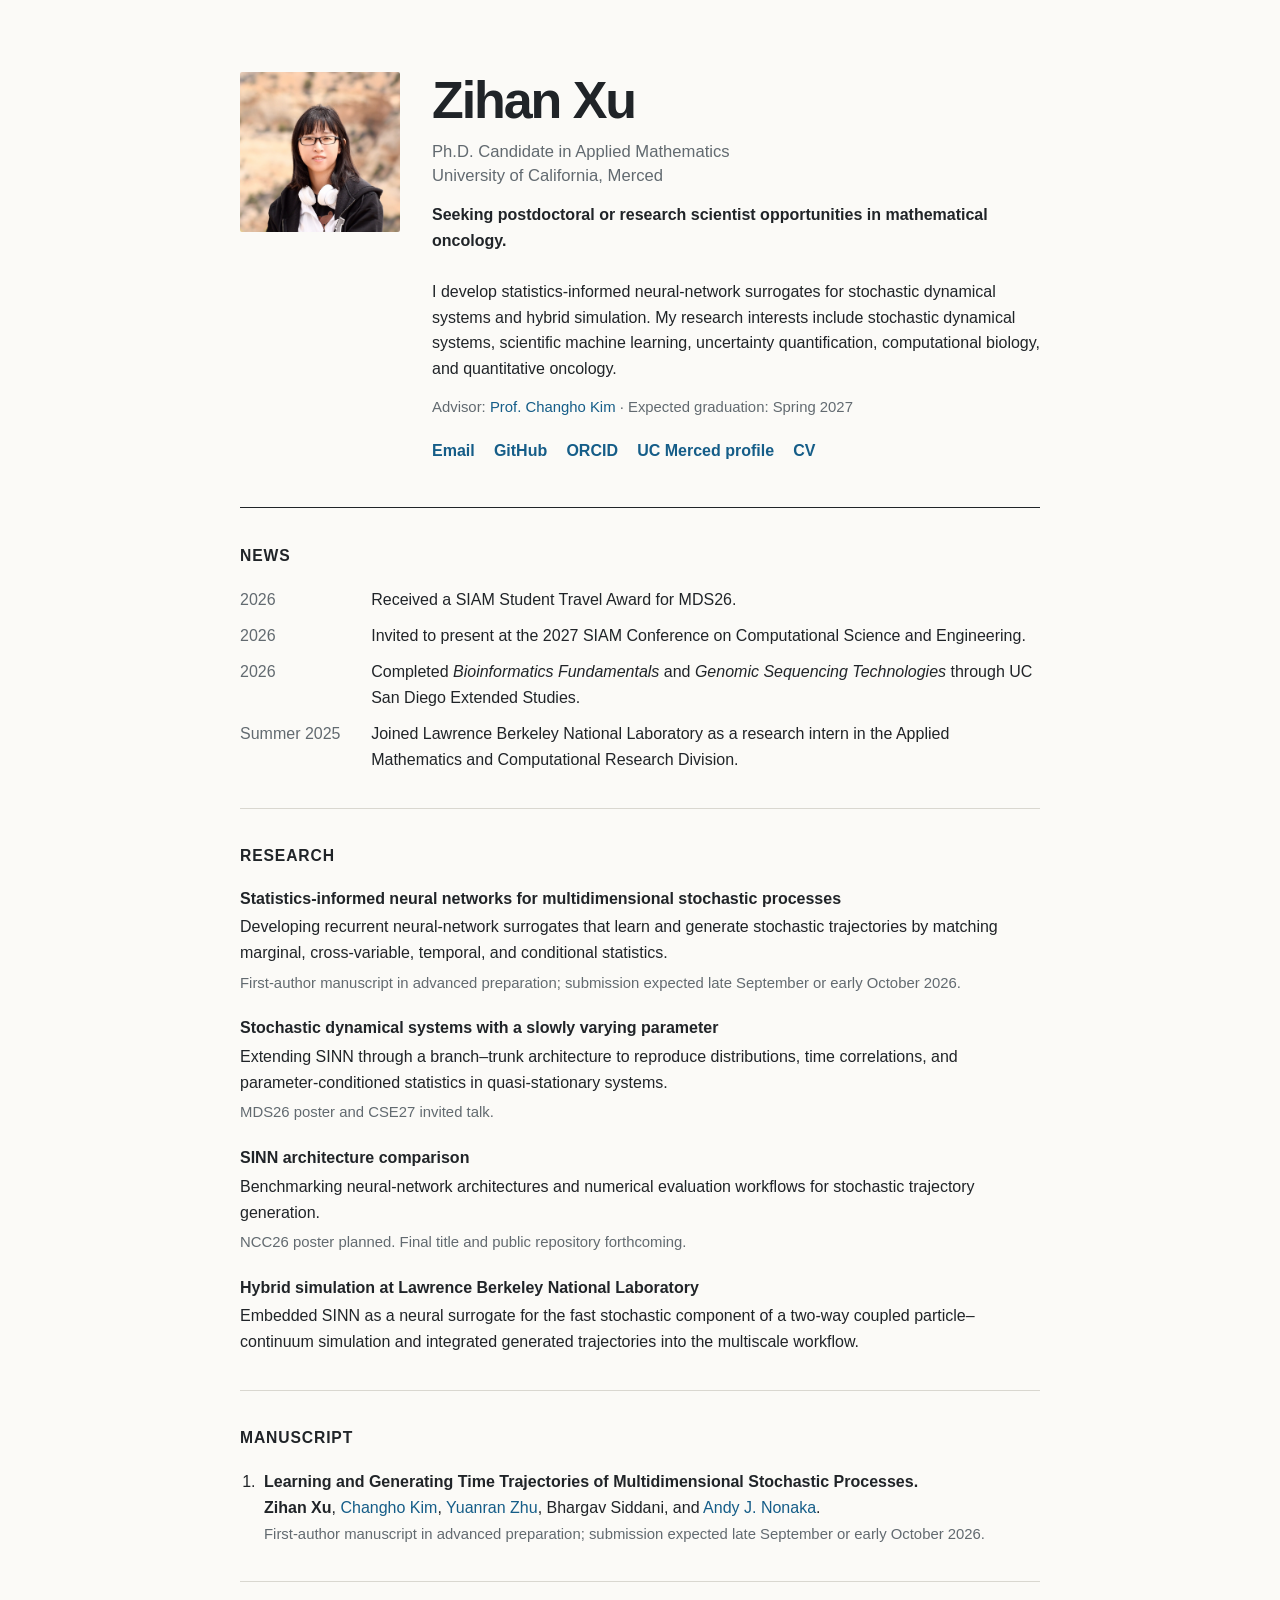
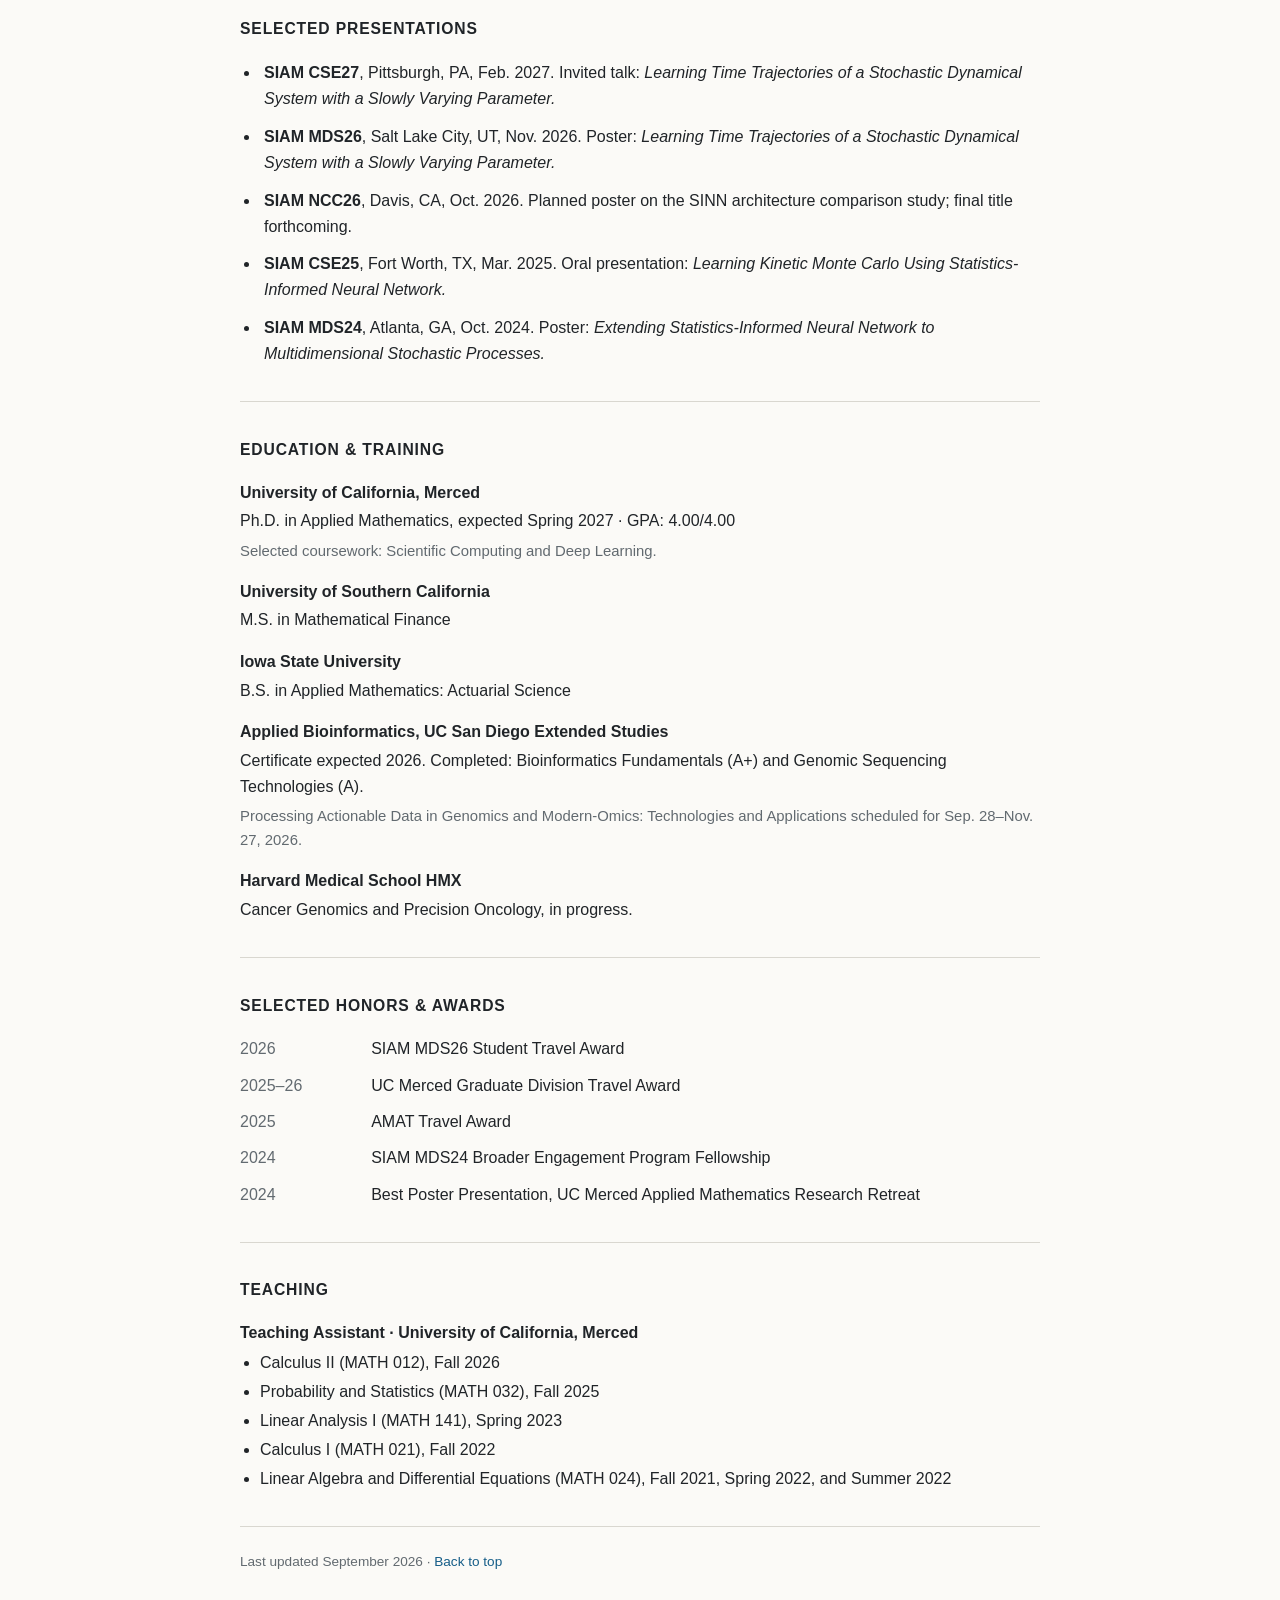
==== index.html @ 7ef3034f "Add mathematical oncology job search statement" ====
<!doctype html>
<html lang="en">
  <head>
    <meta charset="utf-8">
    <meta name="viewport" content="width=device-width, initial-scale=1">
    <title>Zihan Xu | Applied Mathematics &amp; Scientific Machine Learning</title>
    <meta name="description" content="Zihan Xu is a Ph.D. candidate in Applied Mathematics at UC Merced working on stochastic dynamical systems, scientific machine learning, and uncertainty quantification.">
    <meta name="author" content="Zihan Xu">
    <meta name="theme-color" content="#fbfaf7">
    <meta property="og:type" content="website">
    <meta property="og:url" content="https://zihanxu.com/">
    <meta property="og:title" content="Zihan Xu | Applied Mathematics &amp; Scientific Machine Learning">
    <meta property="og:description" content="Research in stochastic dynamical systems, scientific machine learning, and uncertainty quantification.">
    <meta property="og:image" content="https://zihanxu.com/og.png">
    <meta property="og:image:width" content="1200">
    <meta property="og:image:height" content="630">
    <meta property="og:image:alt" content="Zihan Xu — Applied Mathematics and Scientific Machine Learning">
    <meta name="twitter:card" content="summary_large_image">
    <meta name="twitter:title" content="Zihan Xu | Applied Mathematics &amp; Scientific Machine Learning">
    <meta name="twitter:description" content="Research in stochastic dynamical systems, scientific machine learning, and uncertainty quantification.">
    <meta name="twitter:image" content="https://zihanxu.com/og.png">
    <link rel="canonical" href="https://zihanxu.com/">
    <link rel="icon" href="favicon.svg" type="image/svg+xml">
    <link rel="stylesheet" href="styles.css">
  </head>
  <body>
    <a class="skip-link" href="#main-content">Skip to content</a>

    <main id="main-content">
      <header class="profile" id="top">
        <div class="profile-layout">
          <img class="portrait" src="assets/zihan-xu.jpg" alt="Portrait of Zihan Xu" width="799" height="789">
          <div class="profile-copy">
            <h1>Zihan Xu</h1>
            <p class="position">Ph.D. Candidate in Applied Mathematics<br>University of California, Merced</p>
            <p class="seeking">Seeking postdoctoral or research scientist opportunities in mathematical oncology.</p>
            <p>
              I develop statistics-informed neural-network surrogates for stochastic dynamical systems
              and hybrid simulation. My research interests include stochastic dynamical systems,
              scientific machine learning, uncertainty quantification, computational biology, and
              quantitative oncology.
            </p>
            <p class="meta">Advisor: <a href="https://sites.ucmerced.edu/ckim103/">Prof. Changho Kim</a> &middot; Expected graduation: Spring 2027</p>
            <nav class="links" aria-label="Profile links">
              <a href="mailto:zxu64@ucmerced.edu">Email</a>
              <a href="https://github.com/Zihan-Xu527">GitHub</a>
              <a href="https://orcid.org/0009-0004-4022-599X">ORCID</a>
              <a href="https://appliedmath.ucmerced.edu/content/zihan-xu">UC Merced profile</a>
              <a href="assets/Zihan_Xu_CV.pdf">CV</a>
            </nav>
          </div>
        </div>
      </header>

      <section aria-labelledby="news-heading">
        <h2 id="news-heading">News</h2>
        <ul class="dated-list">
          <li><time datetime="2026">2026</time><span>Received a SIAM Student Travel Award for MDS26.</span></li>
          <li><time datetime="2026">2026</time><span>Invited to present at the 2027 SIAM Conference on Computational Science and Engineering.</span></li>
          <li><time datetime="2026">2026</time><span>Completed <em>Bioinformatics Fundamentals</em> and <em>Genomic Sequencing Technologies</em> through UC San Diego Extended Studies.</span></li>
          <li><time datetime="2025-06">Summer 2025</time><span>Joined Lawrence Berkeley National Laboratory as a research intern in the Applied Mathematics and Computational Research Division.</span></li>
        </ul>
      </section>

      <section aria-labelledby="research-heading">
        <h2 id="research-heading">Research</h2>
        <div class="entry-list">
          <article>
            <h3>Statistics-informed neural networks for multidimensional stochastic processes</h3>
            <p>Developing recurrent neural-network surrogates that learn and generate stochastic trajectories by matching marginal, cross-variable, temporal, and conditional statistics.</p>
            <p class="note">First-author manuscript in advanced preparation; submission expected late September or early October 2026.</p>
          </article>
          <article>
            <h3>Stochastic dynamical systems with a slowly varying parameter</h3>
            <p>Extending SINN through a branch–trunk architecture to reproduce distributions, time correlations, and parameter-conditioned statistics in quasi-stationary systems.</p>
            <p class="note">MDS26 poster and CSE27 invited talk.</p>
          </article>
          <article>
            <h3>SINN architecture comparison</h3>
            <p>Benchmarking neural-network architectures and numerical evaluation workflows for stochastic trajectory generation.</p>
            <p class="note">NCC26 poster planned. Final title and public repository forthcoming.</p>
          </article>
          <article>
            <h3>Hybrid simulation at Lawrence Berkeley National Laboratory</h3>
            <p>Embedded SINN as a neural surrogate for the fast stochastic component of a two-way coupled particle–continuum simulation and integrated generated trajectories into the multiscale workflow.</p>
          </article>
        </div>
      </section>

      <section aria-labelledby="publications-heading">
        <h2 id="publications-heading">Manuscript</h2>
        <ol class="publication-list">
          <li>
            <strong>Learning and Generating Time Trajectories of Multidimensional Stochastic Processes.</strong><br>
            <strong>Zihan Xu</strong>, <a href="https://sites.ucmerced.edu/ckim103/">Changho Kim</a>, <a href="https://profiles.lbl.gov/148958-yuanran-zhu">Yuanran Zhu</a>, Bhargav Siddani, and <a href="https://ccse.lbl.gov/people/nonaka/index.html">Andy J. Nonaka</a>.<br>
            <span class="note">First-author manuscript in advanced preparation; submission expected late September or early October 2026.</span>
          </li>
        </ol>
      </section>

      <section aria-labelledby="presentations-heading">
        <h2 id="presentations-heading">Selected Presentations</h2>
        <ul class="presentation-list">
          <li><strong>SIAM CSE27</strong>, Pittsburgh, PA, Feb. 2027. Invited talk: <em>Learning Time Trajectories of a Stochastic Dynamical System with a Slowly Varying Parameter.</em></li>
          <li><strong>SIAM MDS26</strong>, Salt Lake City, UT, Nov. 2026. Poster: <em>Learning Time Trajectories of a Stochastic Dynamical System with a Slowly Varying Parameter.</em></li>
          <li><strong>SIAM NCC26</strong>, Davis, CA, Oct. 2026. Planned poster on the SINN architecture comparison study; final title forthcoming.</li>
          <li><strong>SIAM CSE25</strong>, Fort Worth, TX, Mar. 2025. Oral presentation: <em>Learning Kinetic Monte Carlo Using Statistics-Informed Neural Network.</em></li>
          <li><strong>SIAM MDS24</strong>, Atlanta, GA, Oct. 2024. Poster: <em>Extending Statistics-Informed Neural Network to Multidimensional Stochastic Processes.</em></li>
        </ul>
      </section>

      <section aria-labelledby="education-heading">
        <h2 id="education-heading">Education &amp; Training</h2>
        <div class="entry-list education-list">
          <article>
            <h3>University of California, Merced</h3>
            <p>Ph.D. in Applied Mathematics, expected Spring 2027 &middot; GPA: 4.00/4.00</p>
            <p class="note">Selected coursework: Scientific Computing and Deep Learning.</p>
          </article>
          <article>
            <h3>University of Southern California</h3>
            <p>M.S. in Mathematical Finance</p>
          </article>
          <article>
            <h3>Iowa State University</h3>
            <p>B.S. in Applied Mathematics: Actuarial Science</p>
          </article>
          <article>
            <h3>Applied Bioinformatics, UC San Diego Extended Studies</h3>
            <p>Certificate expected 2026. Completed: Bioinformatics Fundamentals (A+) and Genomic Sequencing Technologies (A).</p>
            <p class="note">Processing Actionable Data in Genomics and Modern-Omics: Technologies and Applications scheduled for Sep. 28–Nov. 27, 2026.</p>
          </article>
          <article>
            <h3>Harvard Medical School HMX</h3>
            <p>Cancer Genomics and Precision Oncology, in progress.</p>
          </article>
        </div>
      </section>

      <section aria-labelledby="honors-heading">
        <h2 id="honors-heading">Selected Honors &amp; Awards</h2>
        <ul class="dated-list">
          <li><time datetime="2026">2026</time><span>SIAM MDS26 Student Travel Award</span></li>
          <li><time datetime="2025">2025–26</time><span>UC Merced Graduate Division Travel Award</span></li>
          <li><time datetime="2025">2025</time><span>AMAT Travel Award</span></li>
          <li><time datetime="2024">2024</time><span>SIAM MDS24 Broader Engagement Program Fellowship</span></li>
          <li><time datetime="2024">2024</time><span>Best Poster Presentation, UC Merced Applied Mathematics Research Retreat</span></li>
        </ul>
      </section>

      <section aria-labelledby="teaching-heading">
        <h2 id="teaching-heading">Teaching</h2>
        <div class="entry-list education-list">
          <article>
            <h3>Teaching Assistant &middot; University of California, Merced</h3>
            <ul class="compact-list">
              <li>Calculus II (MATH 012), Fall 2026</li>
              <li>Probability and Statistics (MATH 032), Fall 2025</li>
              <li>Linear Analysis I (MATH 141), Spring 2023</li>
              <li>Calculus I (MATH 021), Fall 2022</li>
              <li>Linear Algebra and Differential Equations (MATH 024), Fall 2021, Spring 2022, and Summer 2022</li>
            </ul>
          </article>
        </div>
      </section>
    </main>

    <footer>
      <p>Last updated September 2026 &middot; <a href="#top">Back to top</a></p>
    </footer>
  </body>
</html>
---- styles.css ----
:root {
  --paper: #fbfaf7;
  --ink: #202428;
  --muted: #626a70;
  --link: #155d88;
  --line: #d9d7d0;
  --max: 800px;
  --sans: -apple-system, BlinkMacSystemFont, "Segoe UI", Helvetica, Arial, sans-serif;
}

* { box-sizing: border-box; }

html { scroll-behavior: smooth; }

body {
  margin: 0;
  background: var(--paper);
  color: var(--ink);
  font-family: var(--sans);
  font-size: 16px;
  line-height: 1.62;
  -webkit-font-smoothing: antialiased;
}

main,
footer {
  width: min(100% - 3rem, var(--max));
  margin-inline: auto;
}

a {
  color: var(--link);
  text-decoration: none;
}

a:hover {
  text-decoration: underline;
  text-underline-offset: 0.18em;
}

a:focus-visible {
  outline: 2px solid var(--link);
  outline-offset: 3px;
}

.skip-link {
  position: fixed;
  top: 0.75rem;
  left: 0.75rem;
  z-index: 10;
  transform: translateY(-180%);
  padding: 0.45rem 0.7rem;
  background: var(--ink);
  color: white;
}

.skip-link:focus { transform: translateY(0); }

.profile {
  padding: 4.5rem 0 2.75rem;
  border-bottom: 1px solid var(--ink);
}

.profile-layout {
  display: grid;
  grid-template-columns: 160px minmax(0, 1fr);
  align-items: start;
  gap: 2rem;
}

.portrait {
  display: block;
  width: 160px;
  height: 160px;
  border-radius: 2px;
  object-fit: cover;
  object-position: center 35%;
}

.profile h1 {
  margin: 0;
  font-size: clamp(2.35rem, 7vw, 3.25rem);
  font-weight: 680;
  letter-spacing: -0.04em;
  line-height: 1.08;
}

.position {
  margin: 0.75rem 0 0;
  color: var(--muted);
  font-size: 1.04rem;
  line-height: 1.45;
}

.seeking {
  margin: 0.85rem 0 0;
  color: var(--accent);
  font-weight: 650;
}

.profile-copy > p:not(.position, .seeking, .meta) {
  max-width: 740px;
  margin: 1.55rem 0 0;
}

.meta,
.note {
  color: var(--muted);
  font-size: 0.93rem;
}

.meta { margin: 0.8rem 0 0; }

.links {
  display: flex;
  flex-wrap: wrap;
  gap: 0.25rem 1.2rem;
  margin-top: 1.15rem;
}

.links a { font-weight: 600; }

section {
  padding: 2.15rem 0;
  border-bottom: 1px solid var(--line);
}

h2 {
  margin: 0 0 1.15rem;
  font-size: 0.98rem;
  font-weight: 720;
  letter-spacing: 0.055em;
  text-transform: uppercase;
}

h3 {
  margin: 0;
  font-size: 1rem;
  font-weight: 680;
  line-height: 1.45;
}

p { margin: 0; }
p + p { margin-top: 0.45rem; }

.dated-list,
.presentation-list,
.publication-list { margin: 0; }

.dated-list {
  display: grid;
  gap: 0.65rem;
  padding: 0;
  list-style: none;
}

.dated-list li {
  display: grid;
  grid-template-columns: 7.2rem minmax(0, 1fr);
  gap: 1rem;
}

.dated-list time {
  color: var(--muted);
  font-variant-numeric: tabular-nums;
}

.entry-list {
  display: grid;
  gap: 1.35rem;
}

.entry-list article p { margin-top: 0.28rem; }
.education-list { gap: 1.05rem; }

.compact-list {
  margin: 0.35rem 0 0;
  padding-left: 1.25rem;
}

.compact-list li + li { margin-top: 0.2rem; }

.publication-list,
.presentation-list { padding-left: 1.25rem; }

.publication-list li,
.presentation-list li { padding-left: 0.25rem; }

.presentation-list li + li { margin-top: 0.75rem; }

footer {
  padding: 1.5rem 0 3rem;
  color: var(--muted);
  font-size: 0.85rem;
}

@media (max-width: 600px) {
  body { font-size: 15.5px; }
  main, footer { width: min(100% - 2rem, var(--max)); }
  .profile { padding-top: 2.75rem; }
  .profile-layout { grid-template-columns: 112px minmax(0, 1fr); gap: 1.25rem; }
  .portrait { width: 112px; height: 112px; }
  .profile-copy > p:not(.position, .seeking, .meta) { grid-column: 1 / -1; }
  .dated-list li { display: block; }
  .dated-list time { display: block; margin-bottom: 0.08rem; }
}

@media (max-width: 430px) {
  .profile-layout { display: block; }
  .portrait { margin-bottom: 1.3rem; }
}

@media (prefers-reduced-motion: reduce) {
  html { scroll-behavior: auto; }
}

@media print {
  body { background: white; color: black; font-size: 11pt; }
  main, footer { width: 100%; }
  .profile { padding-top: 0; }
  section { break-inside: avoid; }
  footer { display: none; }
}
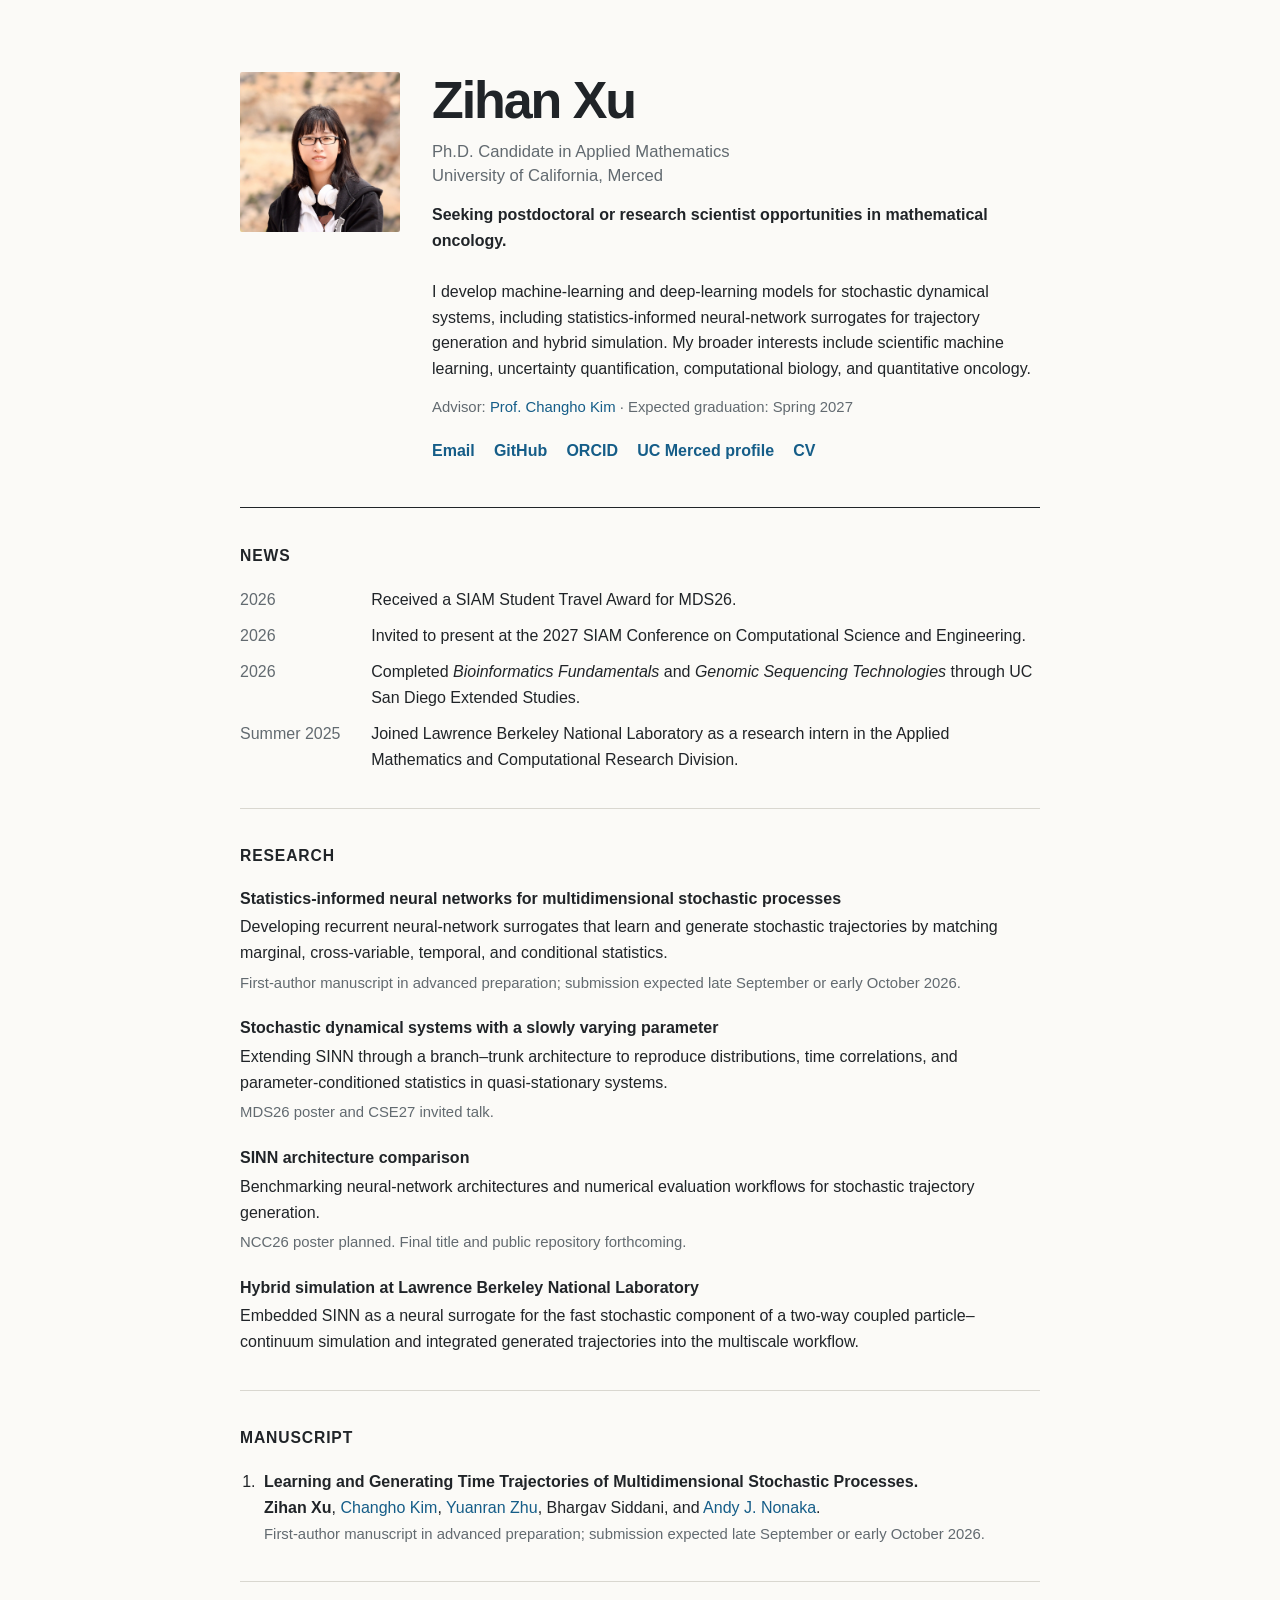
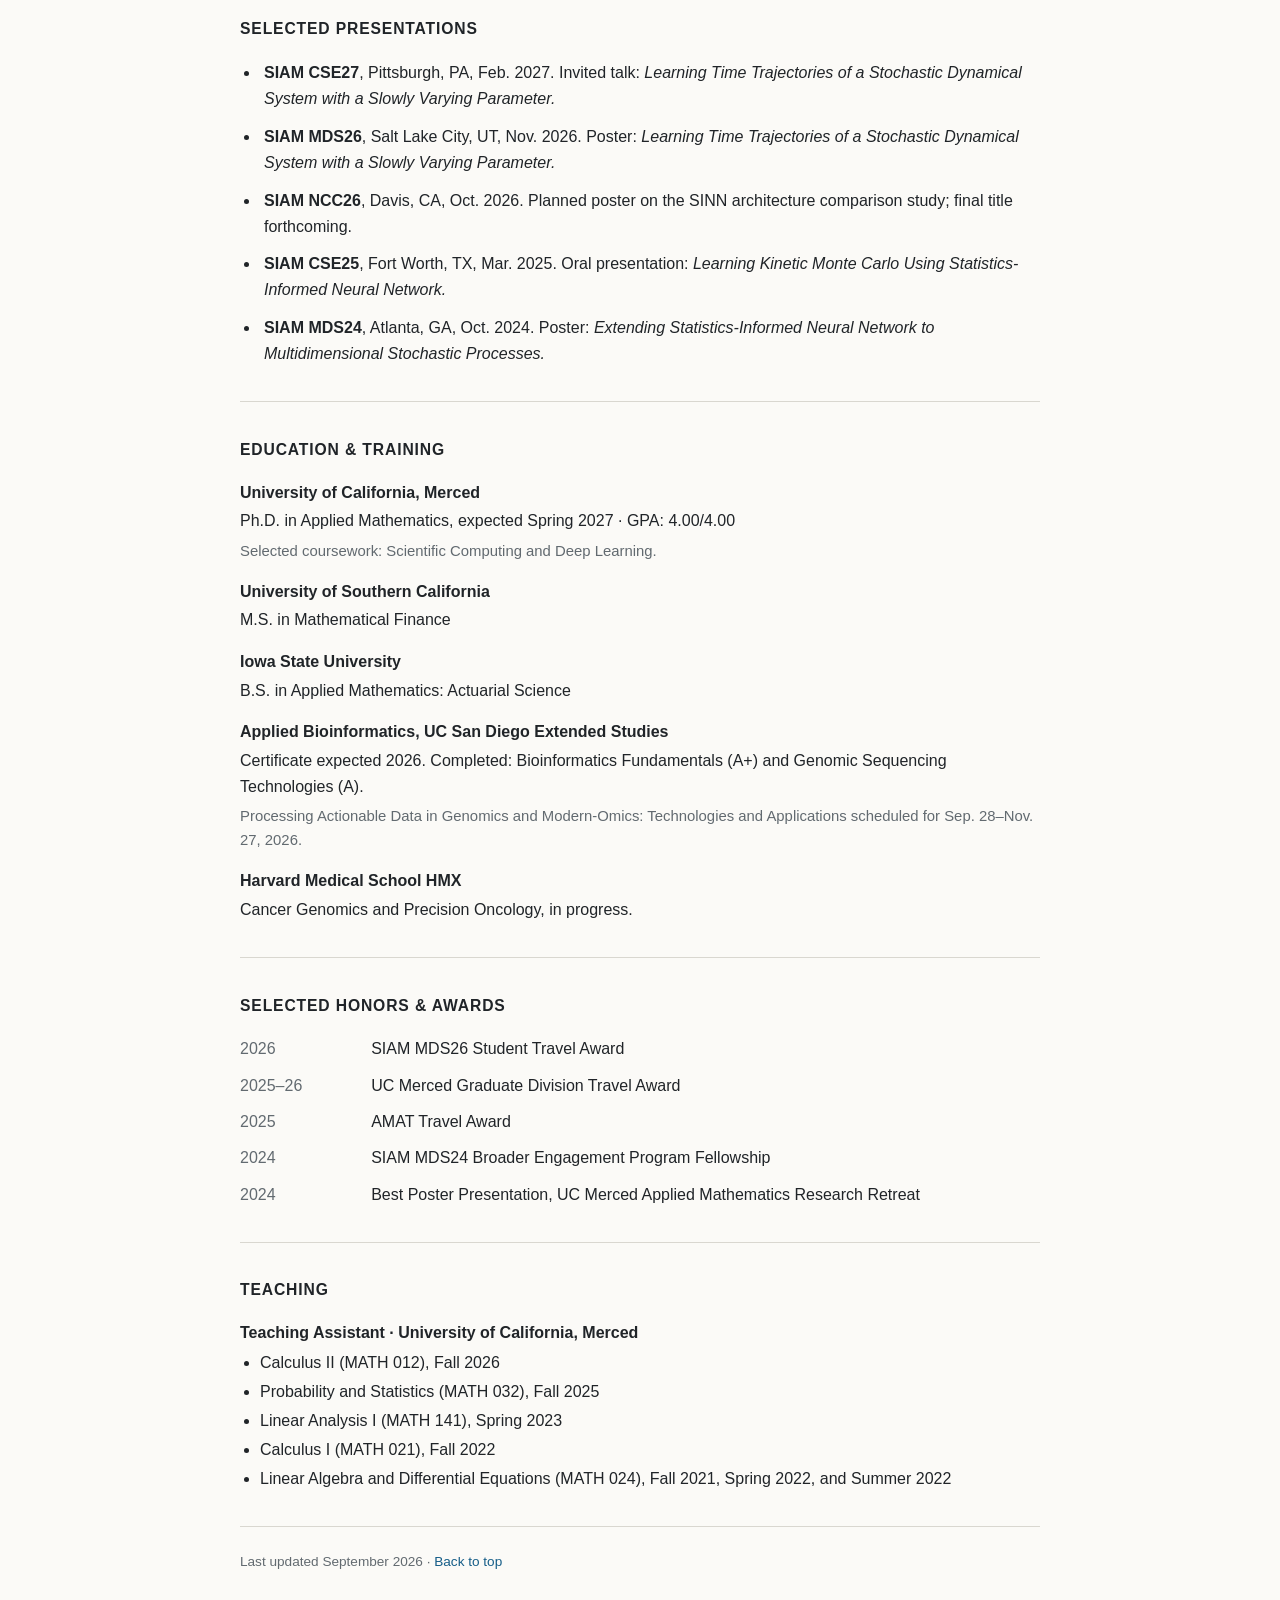
==== commit b799e3c9: "Clarify machine learning and deep learning focus" ====
--- a/index.html
+++ b/index.html
@@ -4,20 +4,20 @@
     <meta charset="utf-8">
     <meta name="viewport" content="width=device-width, initial-scale=1">
     <title>Zihan Xu | Applied Mathematics &amp; Scientific Machine Learning</title>
-    <meta name="description" content="Zihan Xu is a Ph.D. candidate in Applied Mathematics at UC Merced working on stochastic dynamical systems, scientific machine learning, and uncertainty quantification.">
+    <meta name="description" content="Zihan Xu is a Ph.D. candidate in Applied Mathematics at UC Merced developing machine-learning and deep-learning models for stochastic dynamical systems, with interests in uncertainty quantification and mathematical oncology.">
     <meta name="author" content="Zihan Xu">
     <meta name="theme-color" content="#fbfaf7">
     <meta property="og:type" content="website">
     <meta property="og:url" content="https://zihanxu.com/">
     <meta property="og:title" content="Zihan Xu | Applied Mathematics &amp; Scientific Machine Learning">
-    <meta property="og:description" content="Research in stochastic dynamical systems, scientific machine learning, and uncertainty quantification.">
+    <meta property="og:description" content="Machine learning and deep learning for stochastic dynamical systems, uncertainty quantification, and mathematical oncology.">
     <meta property="og:image" content="https://zihanxu.com/og.png">
     <meta property="og:image:width" content="1200">
     <meta property="og:image:height" content="630">
     <meta property="og:image:alt" content="Zihan Xu — Applied Mathematics and Scientific Machine Learning">
     <meta name="twitter:card" content="summary_large_image">
     <meta name="twitter:title" content="Zihan Xu | Applied Mathematics &amp; Scientific Machine Learning">
-    <meta name="twitter:description" content="Research in stochastic dynamical systems, scientific machine learning, and uncertainty quantification.">
+    <meta name="twitter:description" content="Machine learning and deep learning for stochastic dynamical systems, uncertainty quantification, and mathematical oncology.">
     <meta name="twitter:image" content="https://zihanxu.com/og.png">
     <link rel="canonical" href="https://zihanxu.com/">
     <link rel="icon" href="favicon.svg" type="image/svg+xml">
@@ -35,10 +35,10 @@
             <p class="position">Ph.D. Candidate in Applied Mathematics<br>University of California, Merced</p>
             <p class="seeking">Seeking postdoctoral or research scientist opportunities in mathematical oncology.</p>
             <p>
-              I develop statistics-informed neural-network surrogates for stochastic dynamical systems
-              and hybrid simulation. My research interests include stochastic dynamical systems,
-              scientific machine learning, uncertainty quantification, computational biology, and
-              quantitative oncology.
+              I develop machine-learning and deep-learning models for stochastic dynamical systems,
+              including statistics-informed neural-network surrogates for trajectory generation and
+              hybrid simulation. My broader interests include scientific machine learning, uncertainty
+              quantification, computational biology, and quantitative oncology.
             </p>
             <p class="meta">Advisor: <a href="https://sites.ucmerced.edu/ckim103/">Prof. Changho Kim</a> &middot; Expected graduation: Spring 2027</p>
             <nav class="links" aria-label="Profile links">
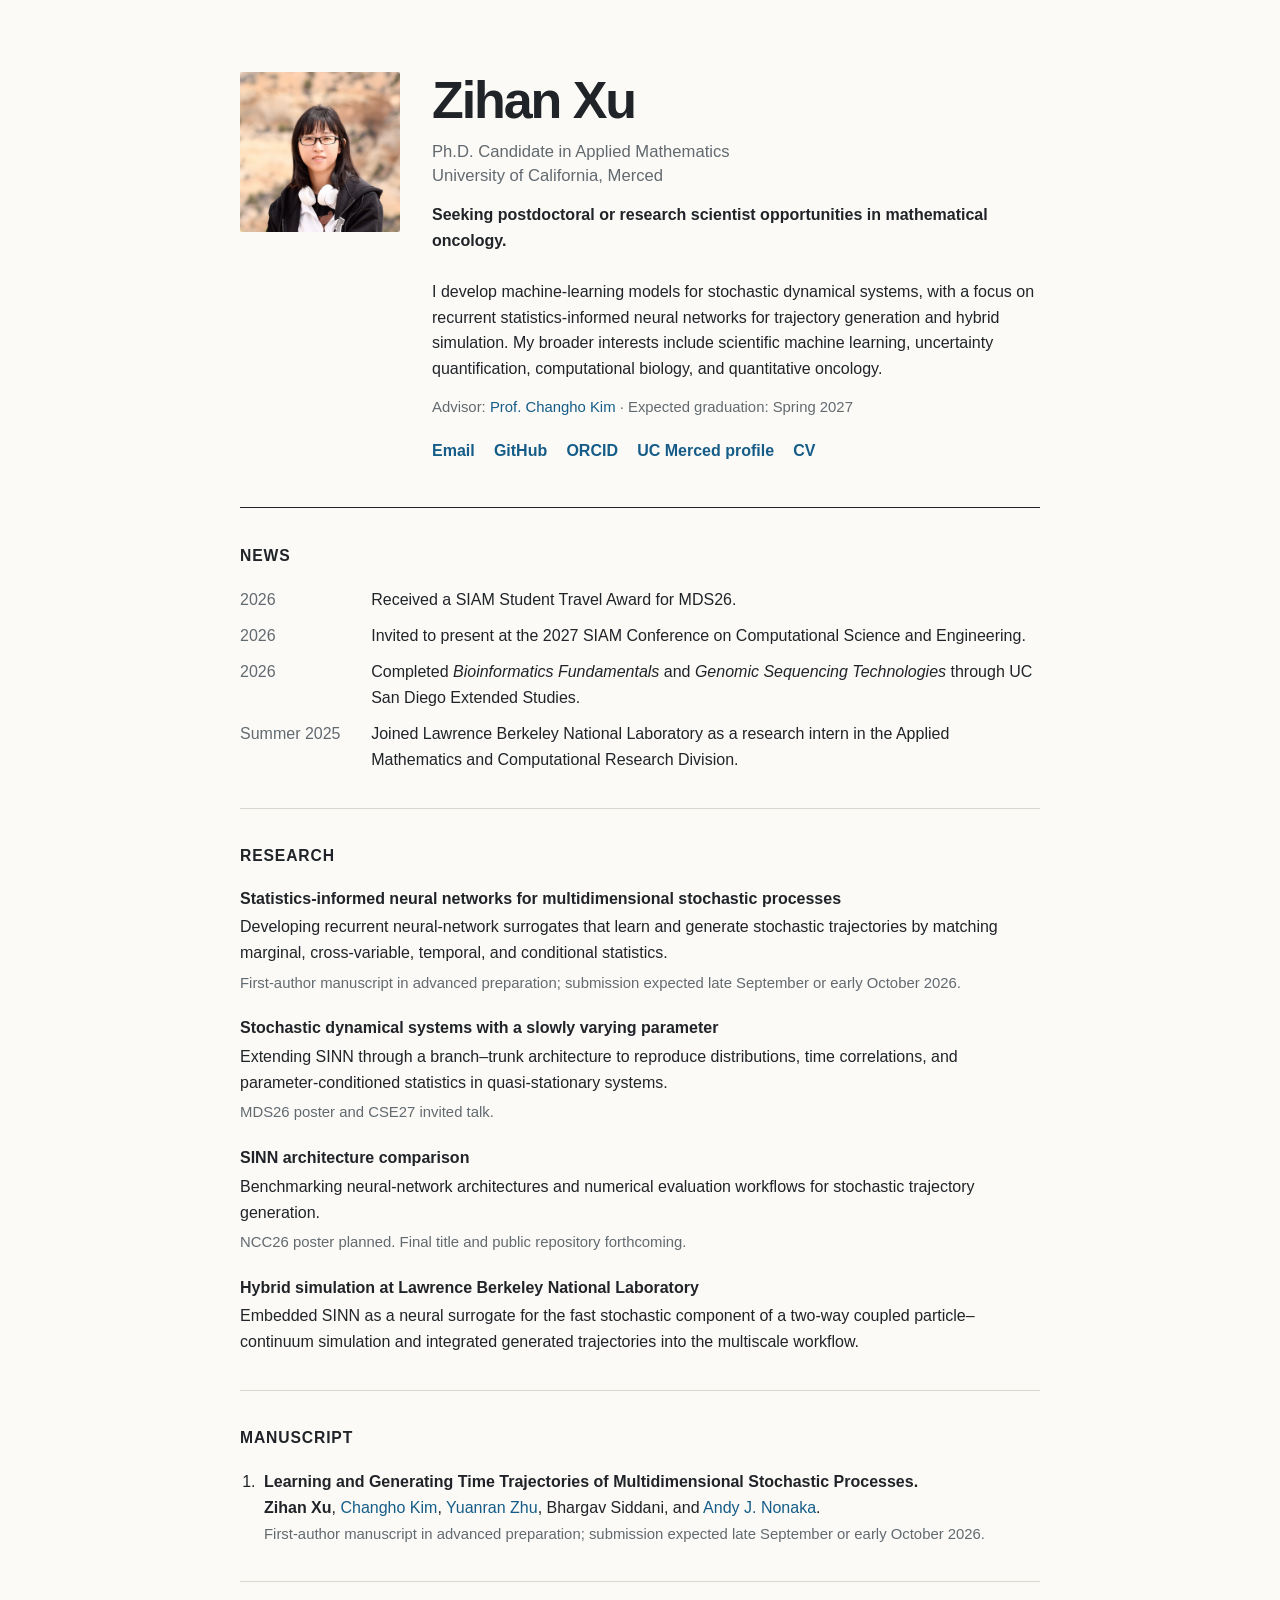
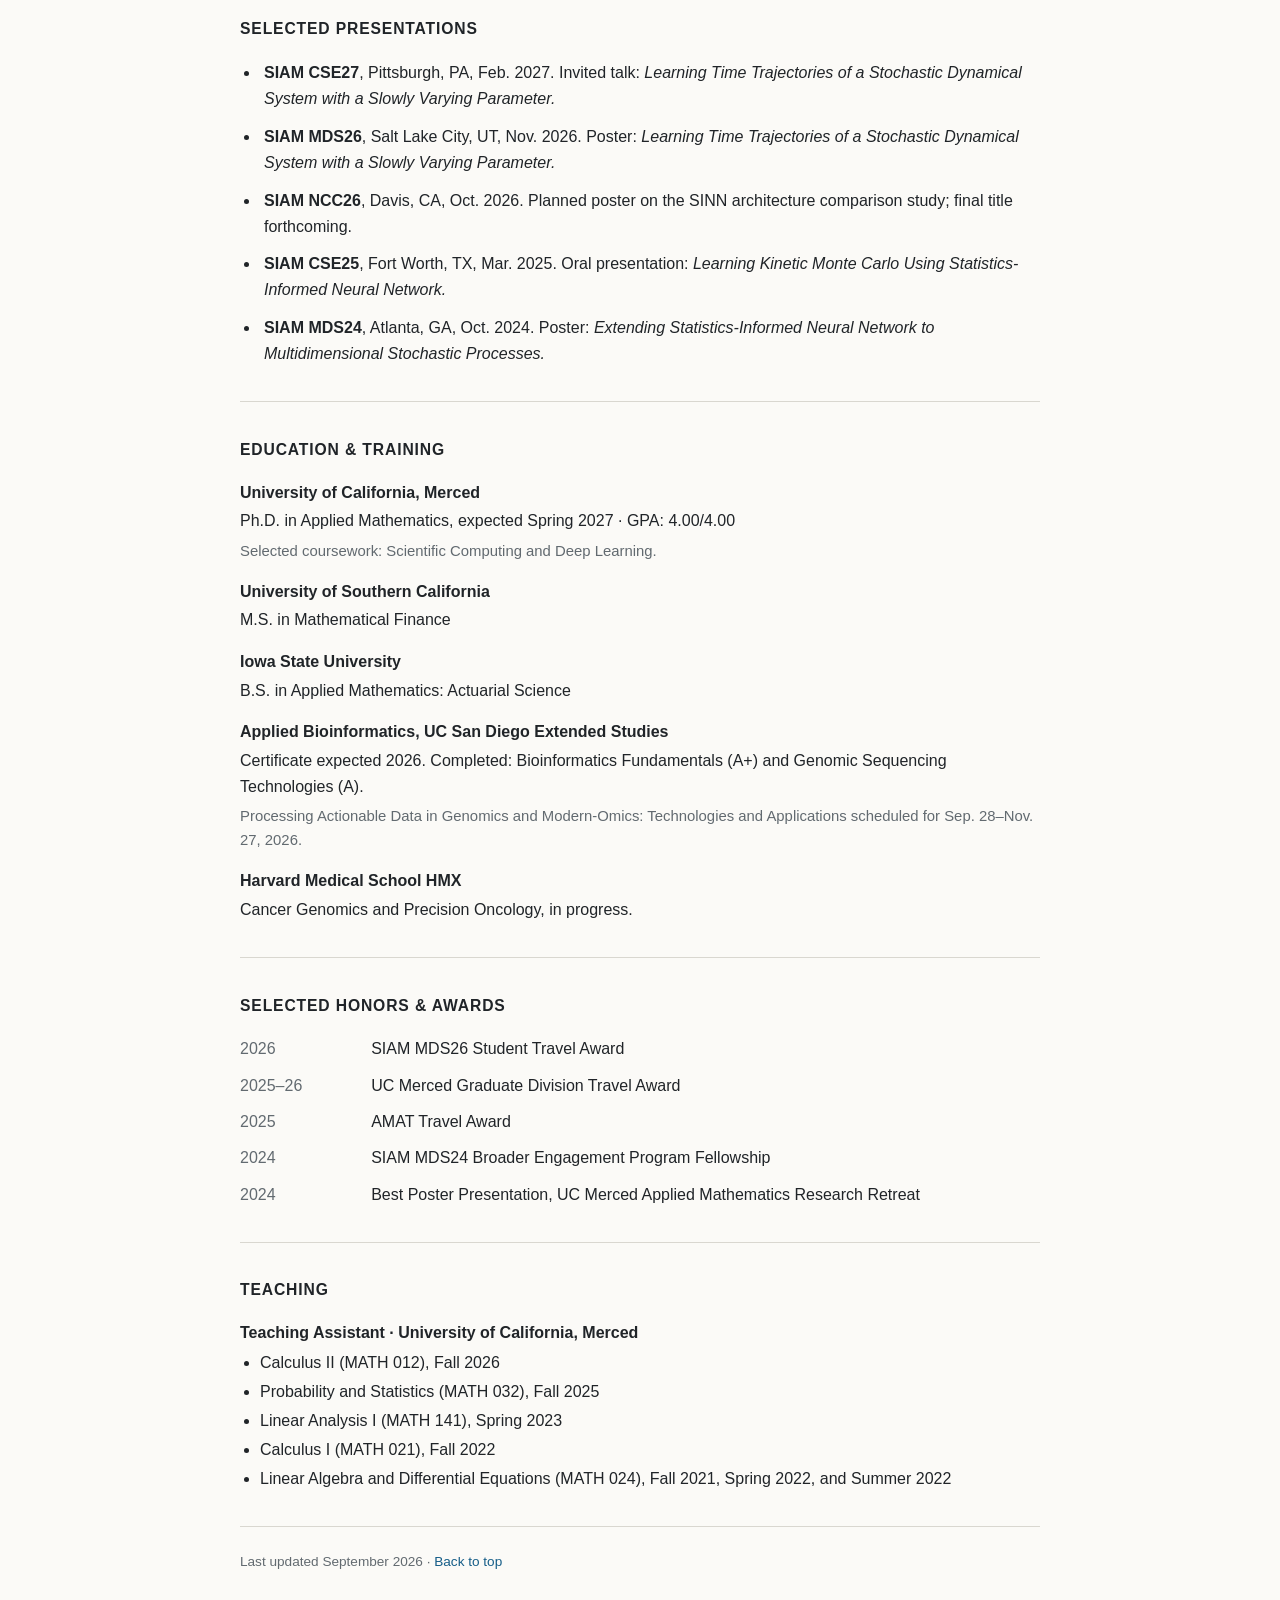
==== commit c074ae4a: "Use machine learning as the broader research framing" ====
--- a/index.html
+++ b/index.html
@@ -4,20 +4,20 @@
     <meta charset="utf-8">
     <meta name="viewport" content="width=device-width, initial-scale=1">
     <title>Zihan Xu | Applied Mathematics &amp; Scientific Machine Learning</title>
-    <meta name="description" content="Zihan Xu is a Ph.D. candidate in Applied Mathematics at UC Merced developing machine-learning and deep-learning models for stochastic dynamical systems, with interests in uncertainty quantification and mathematical oncology.">
+    <meta name="description" content="Zihan Xu is a Ph.D. candidate in Applied Mathematics at UC Merced developing machine-learning models for stochastic dynamical systems, with interests in uncertainty quantification and mathematical oncology.">
     <meta name="author" content="Zihan Xu">
     <meta name="theme-color" content="#fbfaf7">
     <meta property="og:type" content="website">
     <meta property="og:url" content="https://zihanxu.com/">
     <meta property="og:title" content="Zihan Xu | Applied Mathematics &amp; Scientific Machine Learning">
-    <meta property="og:description" content="Machine learning and deep learning for stochastic dynamical systems, uncertainty quantification, and mathematical oncology.">
+    <meta property="og:description" content="Machine learning for stochastic dynamical systems, uncertainty quantification, and mathematical oncology.">
     <meta property="og:image" content="https://zihanxu.com/og.png">
     <meta property="og:image:width" content="1200">
     <meta property="og:image:height" content="630">
     <meta property="og:image:alt" content="Zihan Xu — Applied Mathematics and Scientific Machine Learning">
     <meta name="twitter:card" content="summary_large_image">
     <meta name="twitter:title" content="Zihan Xu | Applied Mathematics &amp; Scientific Machine Learning">
-    <meta name="twitter:description" content="Machine learning and deep learning for stochastic dynamical systems, uncertainty quantification, and mathematical oncology.">
+    <meta name="twitter:description" content="Machine learning for stochastic dynamical systems, uncertainty quantification, and mathematical oncology.">
     <meta name="twitter:image" content="https://zihanxu.com/og.png">
     <link rel="canonical" href="https://zihanxu.com/">
     <link rel="icon" href="favicon.svg" type="image/svg+xml">
@@ -35,9 +35,9 @@
             <p class="position">Ph.D. Candidate in Applied Mathematics<br>University of California, Merced</p>
             <p class="seeking">Seeking postdoctoral or research scientist opportunities in mathematical oncology.</p>
             <p>
-              I develop machine-learning and deep-learning models for stochastic dynamical systems,
-              including statistics-informed neural-network surrogates for trajectory generation and
-              hybrid simulation. My broader interests include scientific machine learning, uncertainty
+              I develop machine-learning models for stochastic dynamical systems, with a focus on
+              recurrent statistics-informed neural networks for trajectory generation and hybrid
+              simulation. My broader interests include scientific machine learning, uncertainty
               quantification, computational biology, and quantitative oncology.
             </p>
             <p class="meta">Advisor: <a href="https://sites.ucmerced.edu/ckim103/">Prof. Changho Kim</a> &middot; Expected graduation: Spring 2027</p>
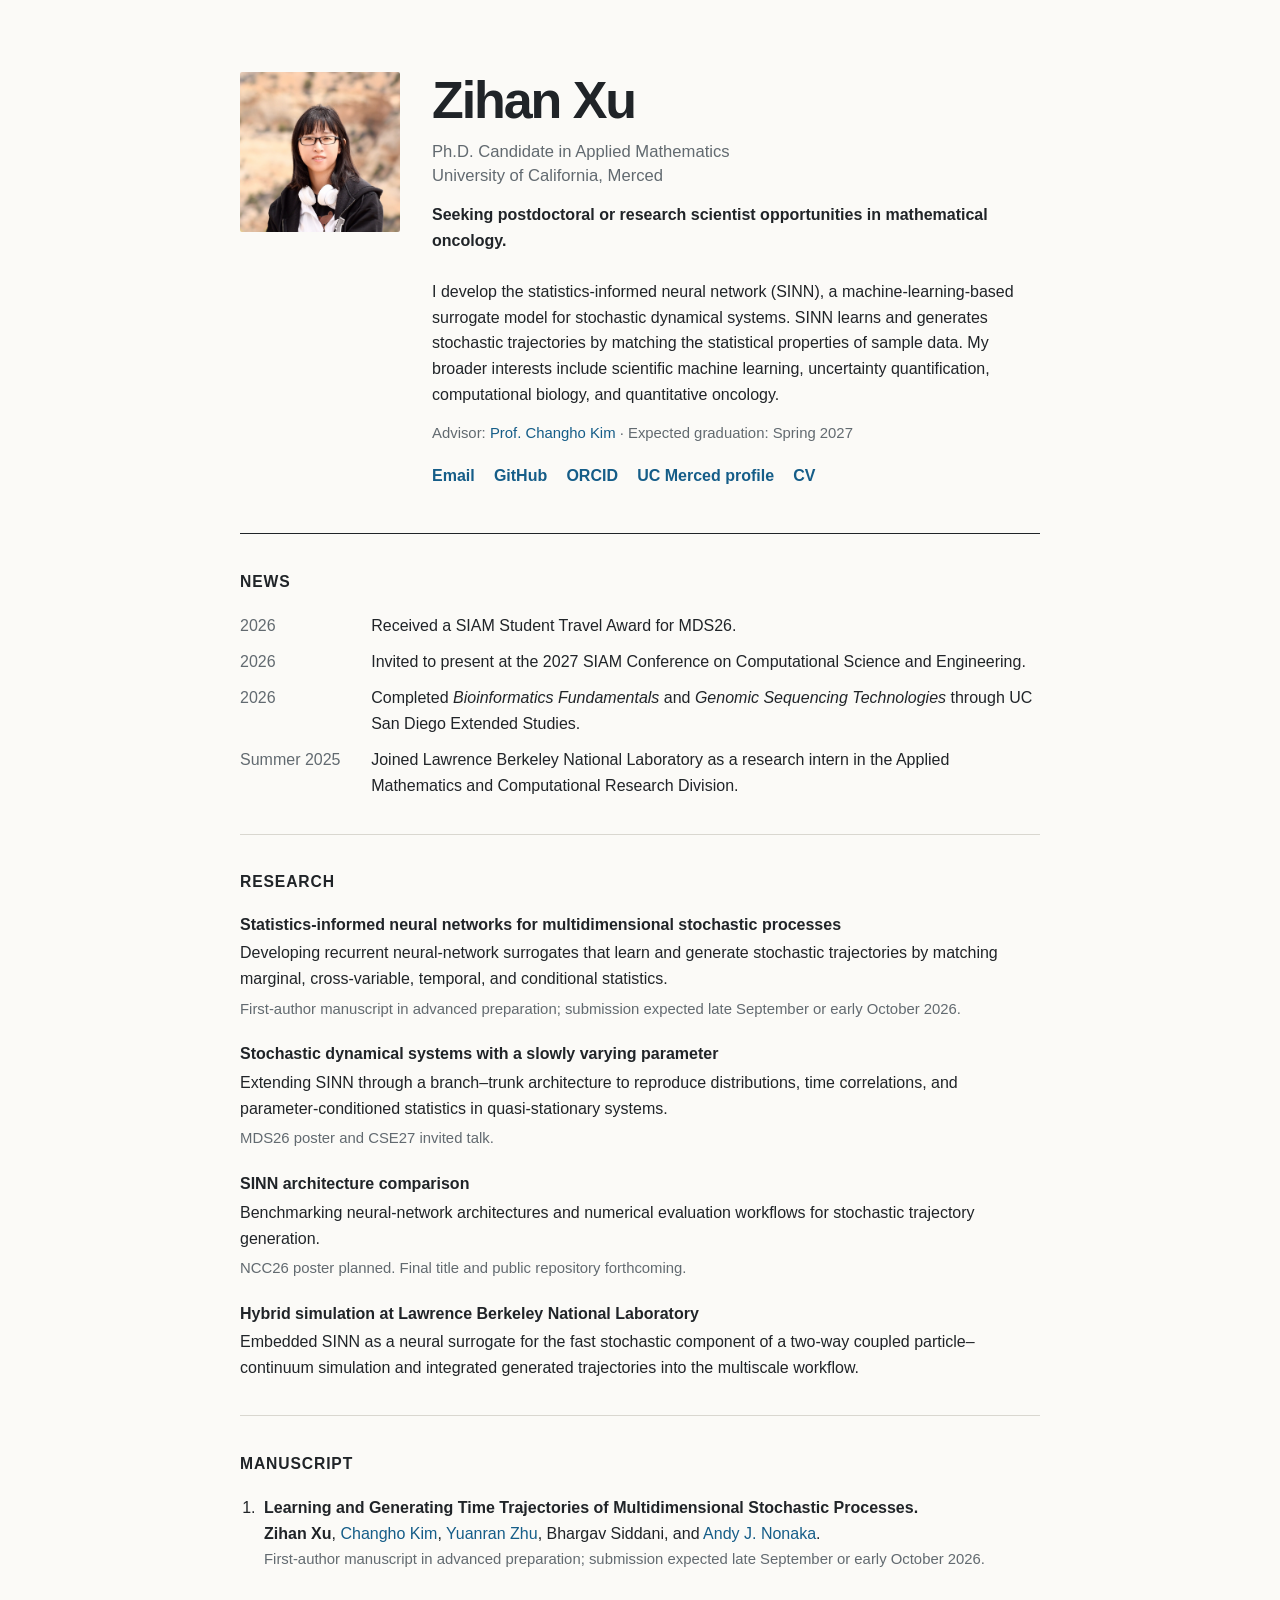
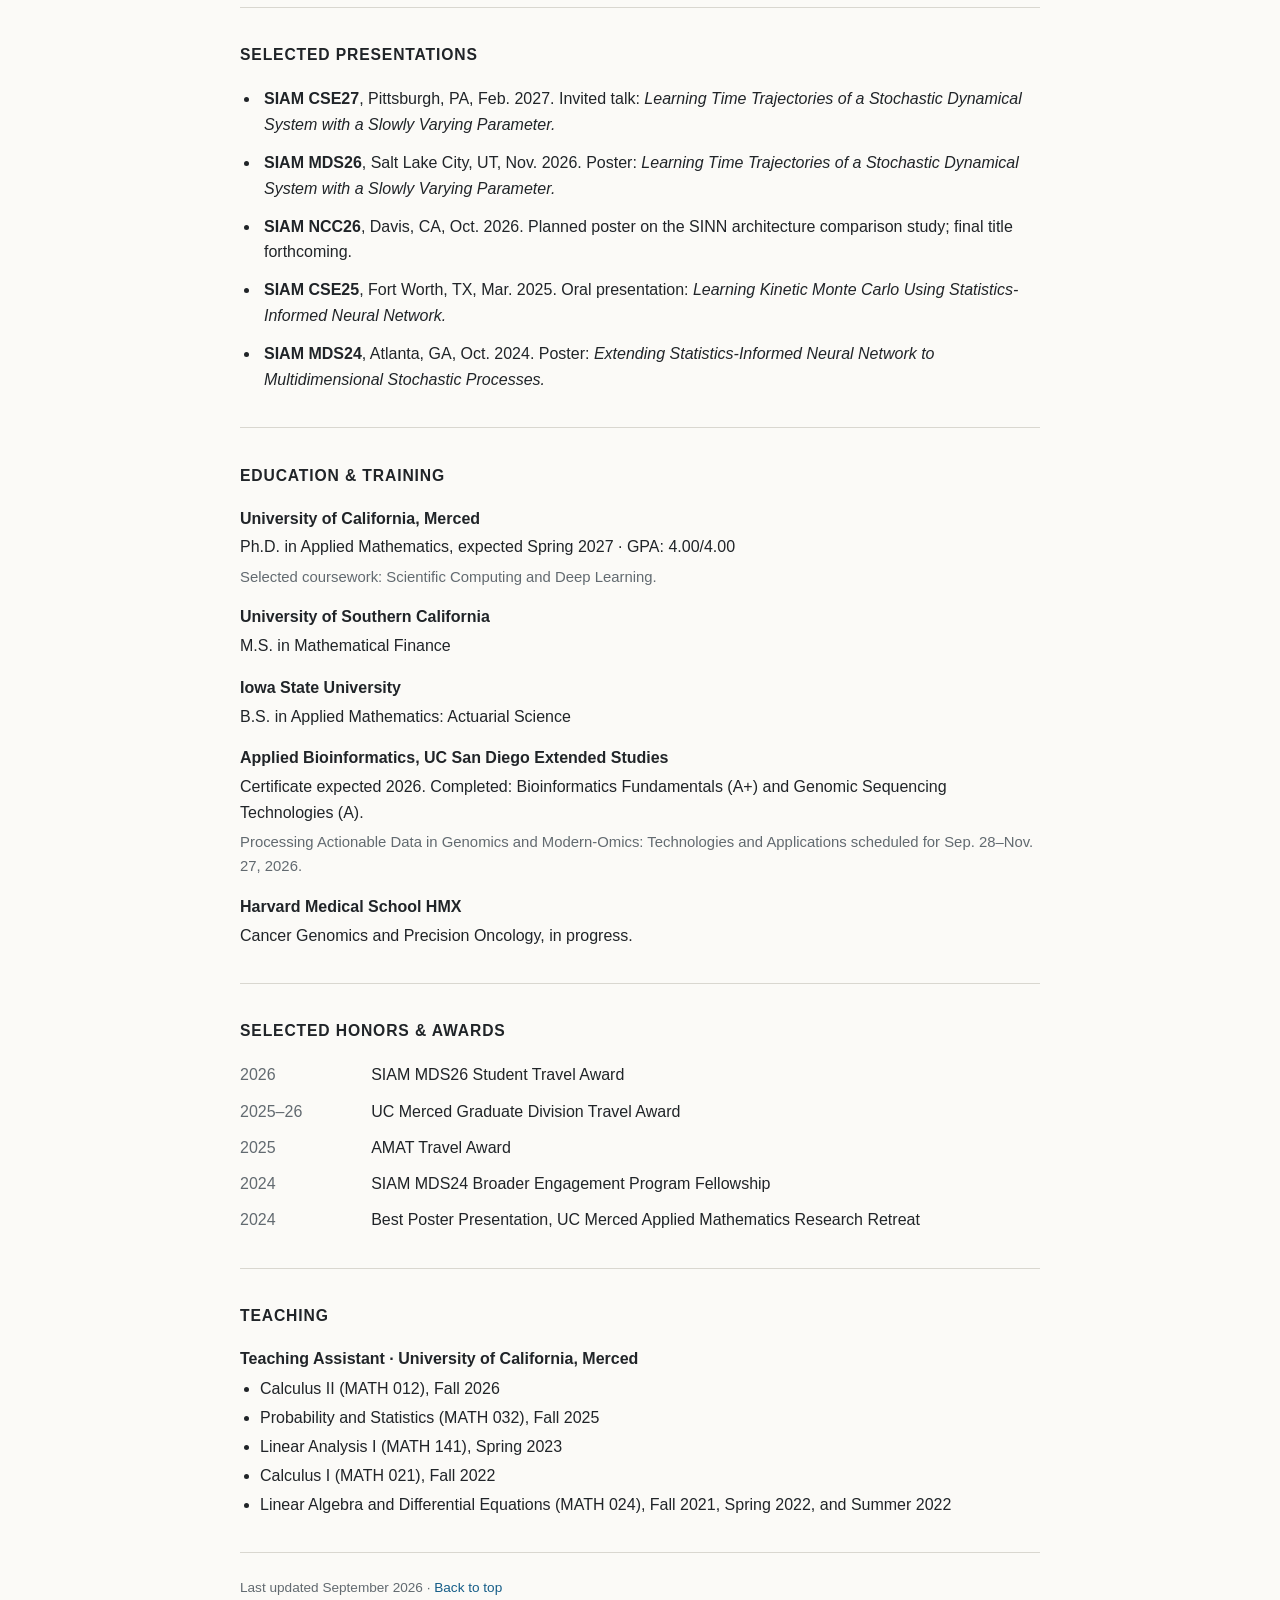
==== commit 9846ca26: "Clarify SINN research description" ====
--- a/index.html
+++ b/index.html
@@ -4,20 +4,20 @@
     <meta charset="utf-8">
     <meta name="viewport" content="width=device-width, initial-scale=1">
     <title>Zihan Xu | Applied Mathematics &amp; Scientific Machine Learning</title>
-    <meta name="description" content="Zihan Xu is a Ph.D. candidate in Applied Mathematics at UC Merced developing machine-learning models for stochastic dynamical systems, with interests in uncertainty quantification and mathematical oncology.">
+    <meta name="description" content="Zihan Xu is a Ph.D. candidate in Applied Mathematics at UC Merced developing the statistics-informed neural network (SINN), a machine-learning-based surrogate model for stochastic dynamical systems.">
     <meta name="author" content="Zihan Xu">
     <meta name="theme-color" content="#fbfaf7">
     <meta property="og:type" content="website">
     <meta property="og:url" content="https://zihanxu.com/">
     <meta property="og:title" content="Zihan Xu | Applied Mathematics &amp; Scientific Machine Learning">
-    <meta property="og:description" content="Machine learning for stochastic dynamical systems, uncertainty quantification, and mathematical oncology.">
+    <meta property="og:description" content="Statistics-informed machine learning for stochastic dynamical systems, uncertainty quantification, and mathematical oncology.">
     <meta property="og:image" content="https://zihanxu.com/og.png">
     <meta property="og:image:width" content="1200">
     <meta property="og:image:height" content="630">
     <meta property="og:image:alt" content="Zihan Xu — Applied Mathematics and Scientific Machine Learning">
     <meta name="twitter:card" content="summary_large_image">
     <meta name="twitter:title" content="Zihan Xu | Applied Mathematics &amp; Scientific Machine Learning">
-    <meta name="twitter:description" content="Machine learning for stochastic dynamical systems, uncertainty quantification, and mathematical oncology.">
+    <meta name="twitter:description" content="Statistics-informed machine learning for stochastic dynamical systems, uncertainty quantification, and mathematical oncology.">
     <meta name="twitter:image" content="https://zihanxu.com/og.png">
     <link rel="canonical" href="https://zihanxu.com/">
     <link rel="icon" href="favicon.svg" type="image/svg+xml">
@@ -35,10 +35,11 @@
             <p class="position">Ph.D. Candidate in Applied Mathematics<br>University of California, Merced</p>
             <p class="seeking">Seeking postdoctoral or research scientist opportunities in mathematical oncology.</p>
             <p>
-              I develop machine-learning models for stochastic dynamical systems, with a focus on
-              recurrent statistics-informed neural networks for trajectory generation and hybrid
-              simulation. My broader interests include scientific machine learning, uncertainty
-              quantification, computational biology, and quantitative oncology.
+              I develop the statistics-informed neural network (SINN), a machine-learning-based
+              surrogate model for stochastic dynamical systems. SINN learns and generates stochastic
+              trajectories by matching the statistical properties of sample data. My broader interests
+              include scientific machine learning, uncertainty quantification, computational biology,
+              and quantitative oncology.
             </p>
             <p class="meta">Advisor: <a href="https://sites.ucmerced.edu/ckim103/">Prof. Changho Kim</a> &middot; Expected graduation: Spring 2027</p>
             <nav class="links" aria-label="Profile links">
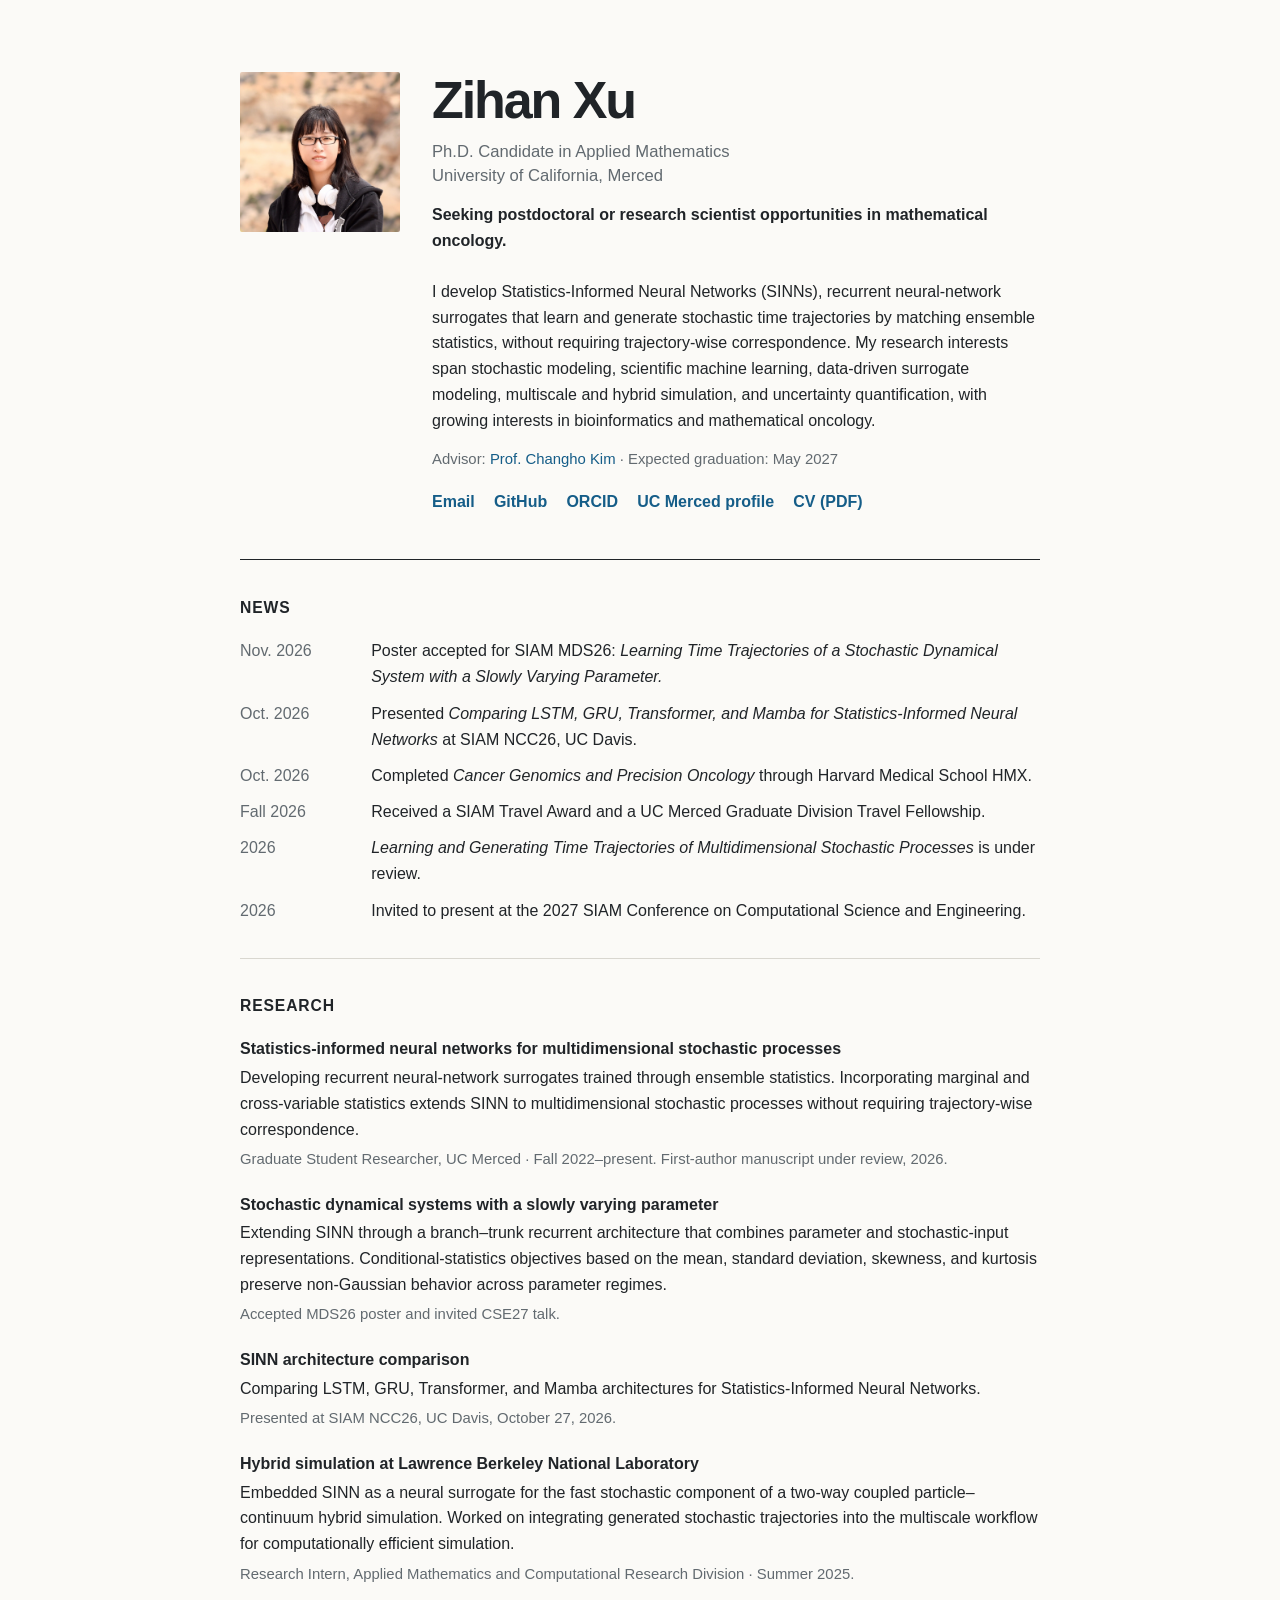
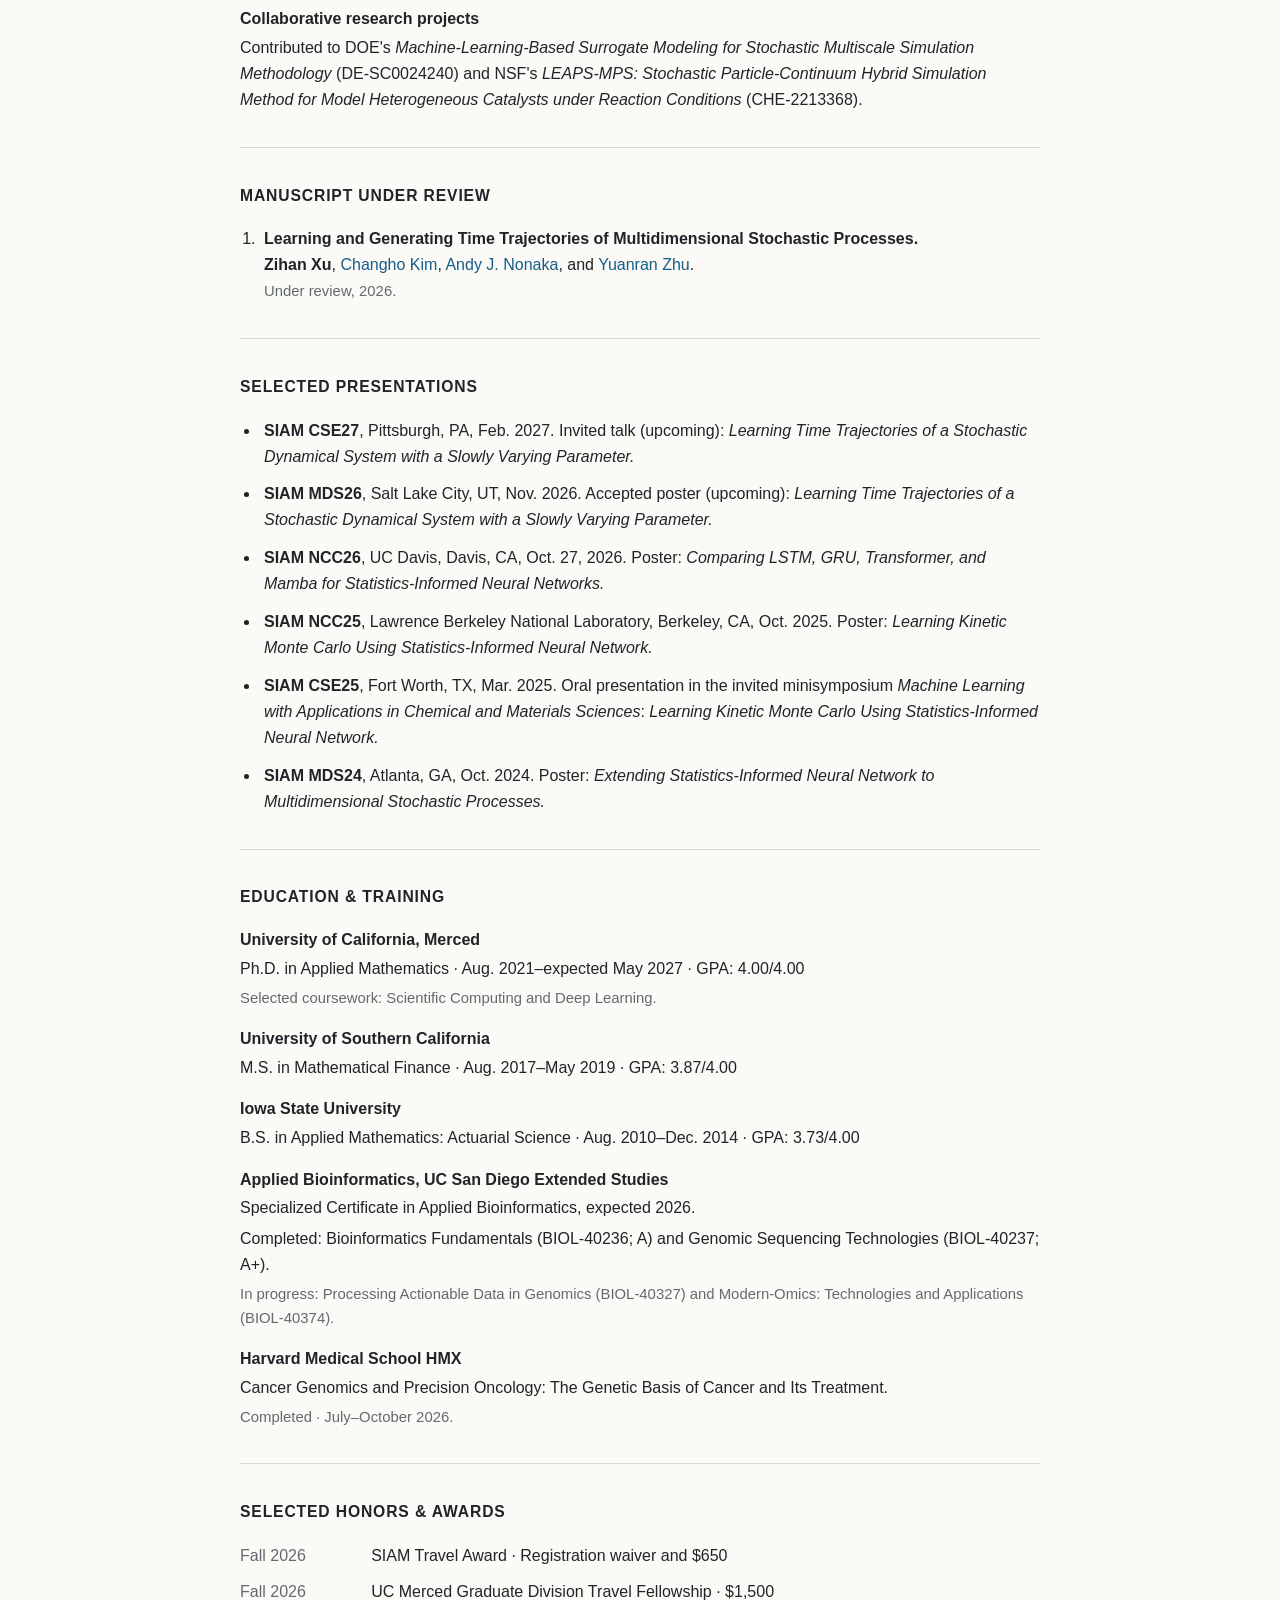
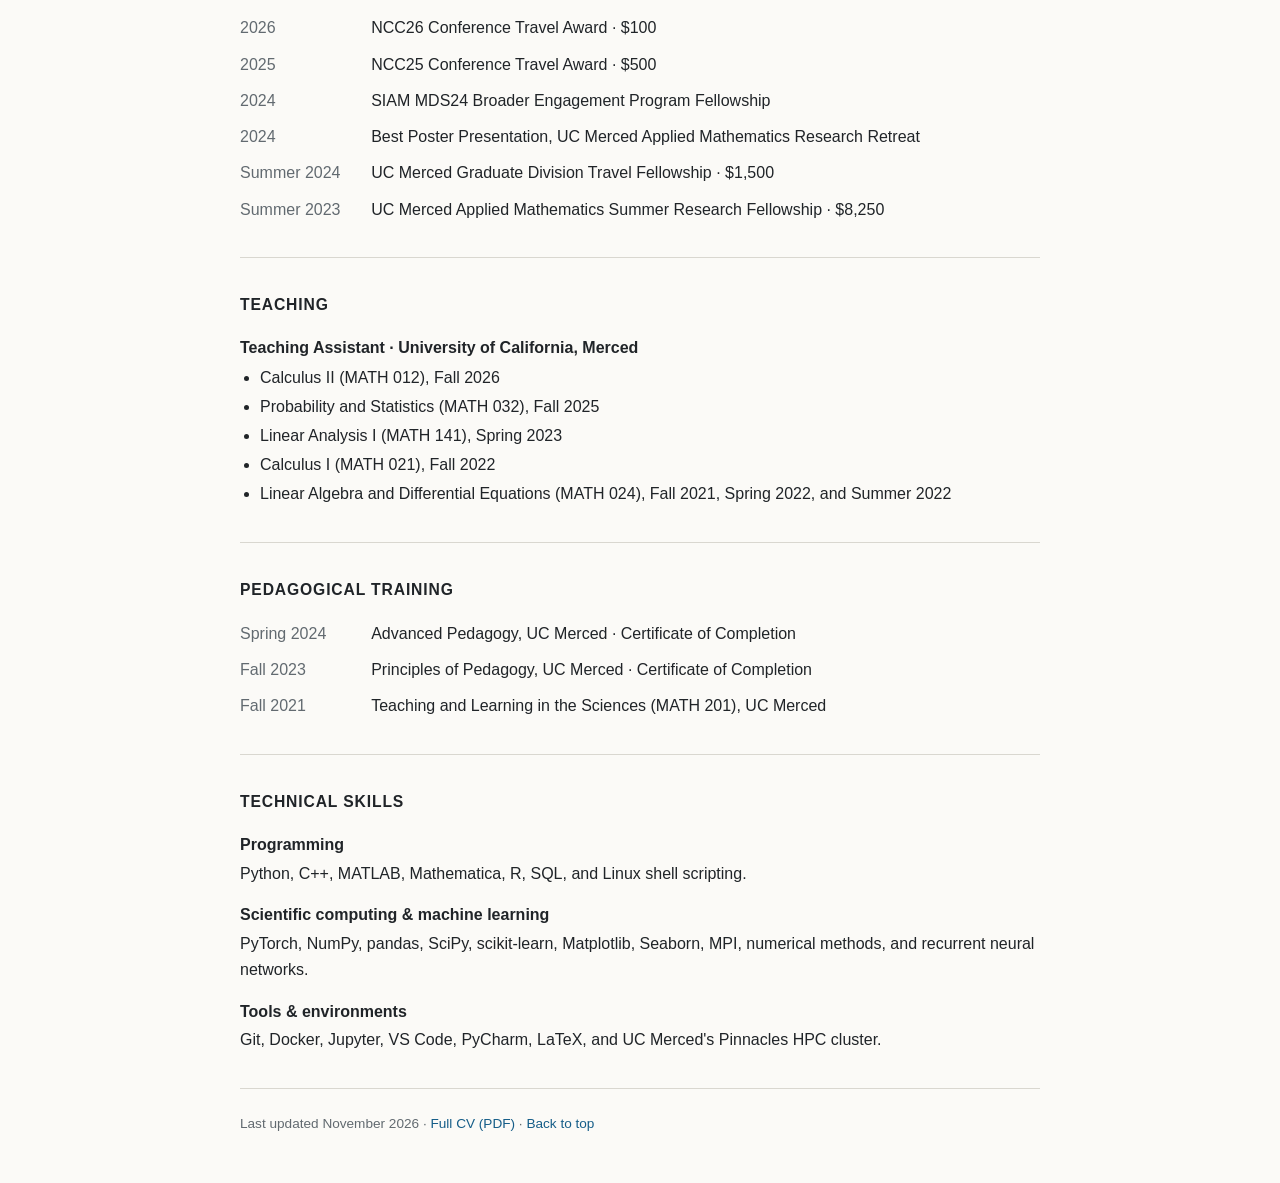
==== commit 02d40722: "Update academic homepage and CV for November 2026" ====
--- a/index.html
+++ b/index.html
@@ -35,19 +35,20 @@
             <p class="position">Ph.D. Candidate in Applied Mathematics<br>University of California, Merced</p>
             <p class="seeking">Seeking postdoctoral or research scientist opportunities in mathematical oncology.</p>
             <p>
-              I develop the statistics-informed neural network (SINN), a machine-learning-based
-              surrogate model for stochastic dynamical systems. SINN learns and generates stochastic
-              trajectories by matching the statistical properties of sample data. My broader interests
-              include scientific machine learning, uncertainty quantification, computational biology,
-              and quantitative oncology.
+              I develop Statistics-Informed Neural Networks (SINNs), recurrent neural-network
+              surrogates that learn and generate stochastic time trajectories by matching ensemble
+              statistics, without requiring trajectory-wise correspondence. My research interests
+              span stochastic modeling, scientific machine learning, data-driven surrogate modeling,
+              multiscale and hybrid simulation, and uncertainty quantification, with growing interests
+              in bioinformatics and mathematical oncology.
             </p>
-            <p class="meta">Advisor: <a href="https://sites.ucmerced.edu/ckim103/">Prof. Changho Kim</a> &middot; Expected graduation: Spring 2027</p>
+            <p class="meta">Advisor: <a href="https://sites.ucmerced.edu/ckim103/">Prof. Changho Kim</a> &middot; Expected graduation: May 2027</p>
             <nav class="links" aria-label="Profile links">
               <a href="mailto:zxu64@ucmerced.edu">Email</a>
               <a href="https://github.com/Zihan-Xu527">GitHub</a>
               <a href="https://orcid.org/0009-0004-4022-599X">ORCID</a>
               <a href="https://appliedmath.ucmerced.edu/content/zihan-xu">UC Merced profile</a>
-              <a href="assets/Zihan_Xu_CV.pdf">CV</a>
+              <a href="assets/Zihan_Xu_CV.pdf">CV (PDF)</a>
             </nav>
           </div>
         </div>
@@ -56,10 +57,12 @@
       <section aria-labelledby="news-heading">
         <h2 id="news-heading">News</h2>
         <ul class="dated-list">
-          <li><time datetime="2026">2026</time><span>Received a SIAM Student Travel Award for MDS26.</span></li>
+          <li><time datetime="2026-11">Nov. 2026</time><span>Poster accepted for SIAM MDS26: <em>Learning Time Trajectories of a Stochastic Dynamical System with a Slowly Varying Parameter.</em></span></li>
+          <li><time datetime="2026-10-27">Oct. 2026</time><span>Presented <em>Comparing LSTM, GRU, Transformer, and Mamba for Statistics-Informed Neural Networks</em> at SIAM NCC26, UC Davis.</span></li>
+          <li><time datetime="2026-10">Oct. 2026</time><span>Completed <em>Cancer Genomics and Precision Oncology</em> through Harvard Medical School HMX.</span></li>
+          <li><time datetime="2026">Fall 2026</time><span>Received a SIAM Travel Award and a UC Merced Graduate Division Travel Fellowship.</span></li>
+          <li><time datetime="2026">2026</time><span><em>Learning and Generating Time Trajectories of Multidimensional Stochastic Processes</em> is under review.</span></li>
           <li><time datetime="2026">2026</time><span>Invited to present at the 2027 SIAM Conference on Computational Science and Engineering.</span></li>
-          <li><time datetime="2026">2026</time><span>Completed <em>Bioinformatics Fundamentals</em> and <em>Genomic Sequencing Technologies</em> through UC San Diego Extended Studies.</span></li>
-          <li><time datetime="2025-06">Summer 2025</time><span>Joined Lawrence Berkeley National Laboratory as a research intern in the Applied Mathematics and Computational Research Division.</span></li>
         </ul>
       </section>
 
@@ -68,33 +71,38 @@
         <div class="entry-list">
           <article>
             <h3>Statistics-informed neural networks for multidimensional stochastic processes</h3>
-            <p>Developing recurrent neural-network surrogates that learn and generate stochastic trajectories by matching marginal, cross-variable, temporal, and conditional statistics.</p>
-            <p class="note">First-author manuscript in advanced preparation; submission expected late September or early October 2026.</p>
+            <p>Developing recurrent neural-network surrogates trained through ensemble statistics. Incorporating marginal and cross-variable statistics extends SINN to multidimensional stochastic processes without requiring trajectory-wise correspondence.</p>
+            <p class="note">Graduate Student Researcher, UC Merced &middot; Fall 2022–present. First-author manuscript under review, 2026.</p>
           </article>
           <article>
             <h3>Stochastic dynamical systems with a slowly varying parameter</h3>
-            <p>Extending SINN through a branch–trunk architecture to reproduce distributions, time correlations, and parameter-conditioned statistics in quasi-stationary systems.</p>
-            <p class="note">MDS26 poster and CSE27 invited talk.</p>
+            <p>Extending SINN through a branch–trunk recurrent architecture that combines parameter and stochastic-input representations. Conditional-statistics objectives based on the mean, standard deviation, skewness, and kurtosis preserve non-Gaussian behavior across parameter regimes.</p>
+            <p class="note">Accepted MDS26 poster and invited CSE27 talk.</p>
           </article>
           <article>
             <h3>SINN architecture comparison</h3>
-            <p>Benchmarking neural-network architectures and numerical evaluation workflows for stochastic trajectory generation.</p>
-            <p class="note">NCC26 poster planned. Final title and public repository forthcoming.</p>
+            <p>Comparing LSTM, GRU, Transformer, and Mamba architectures for Statistics-Informed Neural Networks.</p>
+            <p class="note">Presented at SIAM NCC26, UC Davis, October 27, 2026.</p>
           </article>
           <article>
             <h3>Hybrid simulation at Lawrence Berkeley National Laboratory</h3>
-            <p>Embedded SINN as a neural surrogate for the fast stochastic component of a two-way coupled particle–continuum simulation and integrated generated trajectories into the multiscale workflow.</p>
+            <p>Embedded SINN as a neural surrogate for the fast stochastic component of a two-way coupled particle–continuum hybrid simulation. Worked on integrating generated stochastic trajectories into the multiscale workflow for computationally efficient simulation.</p>
+            <p class="note">Research Intern, Applied Mathematics and Computational Research Division &middot; Summer 2025.</p>
+          </article>
+          <article>
+            <h3>Collaborative research projects</h3>
+            <p>Contributed to DOE's <em>Machine-Learning-Based Surrogate Modeling for Stochastic Multiscale Simulation Methodology</em> (DE-SC0024240) and NSF's <em>LEAPS-MPS: Stochastic Particle-Continuum Hybrid Simulation Method for Model Heterogeneous Catalysts under Reaction Conditions</em> (CHE-2213368).</p>
           </article>
         </div>
       </section>
 
       <section aria-labelledby="publications-heading">
-        <h2 id="publications-heading">Manuscript</h2>
+        <h2 id="publications-heading">Manuscript Under Review</h2>
         <ol class="publication-list">
           <li>
             <strong>Learning and Generating Time Trajectories of Multidimensional Stochastic Processes.</strong><br>
-            <strong>Zihan Xu</strong>, <a href="https://sites.ucmerced.edu/ckim103/">Changho Kim</a>, <a href="https://profiles.lbl.gov/148958-yuanran-zhu">Yuanran Zhu</a>, Bhargav Siddani, and <a href="https://ccse.lbl.gov/people/nonaka/index.html">Andy J. Nonaka</a>.<br>
-            <span class="note">First-author manuscript in advanced preparation; submission expected late September or early October 2026.</span>
+            <strong>Zihan Xu</strong>, <a href="https://sites.ucmerced.edu/ckim103/">Changho Kim</a>, <a href="https://ccse.lbl.gov/people/nonaka/index.html">Andy J. Nonaka</a>, and <a href="https://profiles.lbl.gov/148958-yuanran-zhu">Yuanran Zhu</a>.<br>
+            <span class="note">Under review, 2026.</span>
           </li>
         </ol>
       </section>
@@ -102,10 +110,11 @@
       <section aria-labelledby="presentations-heading">
         <h2 id="presentations-heading">Selected Presentations</h2>
         <ul class="presentation-list">
-          <li><strong>SIAM CSE27</strong>, Pittsburgh, PA, Feb. 2027. Invited talk: <em>Learning Time Trajectories of a Stochastic Dynamical System with a Slowly Varying Parameter.</em></li>
-          <li><strong>SIAM MDS26</strong>, Salt Lake City, UT, Nov. 2026. Poster: <em>Learning Time Trajectories of a Stochastic Dynamical System with a Slowly Varying Parameter.</em></li>
-          <li><strong>SIAM NCC26</strong>, Davis, CA, Oct. 2026. Planned poster on the SINN architecture comparison study; final title forthcoming.</li>
-          <li><strong>SIAM CSE25</strong>, Fort Worth, TX, Mar. 2025. Oral presentation: <em>Learning Kinetic Monte Carlo Using Statistics-Informed Neural Network.</em></li>
+          <li><strong>SIAM CSE27</strong>, Pittsburgh, PA, Feb. 2027. Invited talk (upcoming): <em>Learning Time Trajectories of a Stochastic Dynamical System with a Slowly Varying Parameter.</em></li>
+          <li><strong>SIAM MDS26</strong>, Salt Lake City, UT, Nov. 2026. Accepted poster (upcoming): <em>Learning Time Trajectories of a Stochastic Dynamical System with a Slowly Varying Parameter.</em></li>
+          <li><strong>SIAM NCC26</strong>, UC Davis, Davis, CA, Oct. 27, 2026. Poster: <em>Comparing LSTM, GRU, Transformer, and Mamba for Statistics-Informed Neural Networks.</em></li>
+          <li><strong>SIAM NCC25</strong>, Lawrence Berkeley National Laboratory, Berkeley, CA, Oct. 2025. Poster: <em>Learning Kinetic Monte Carlo Using Statistics-Informed Neural Network.</em></li>
+          <li><strong>SIAM CSE25</strong>, Fort Worth, TX, Mar. 2025. Oral presentation in the invited minisymposium <em>Machine Learning with Applications in Chemical and Materials Sciences</em>: <em>Learning Kinetic Monte Carlo Using Statistics-Informed Neural Network.</em></li>
           <li><strong>SIAM MDS24</strong>, Atlanta, GA, Oct. 2024. Poster: <em>Extending Statistics-Informed Neural Network to Multidimensional Stochastic Processes.</em></li>
         </ul>
       </section>
@@ -115,25 +124,27 @@
         <div class="entry-list education-list">
           <article>
             <h3>University of California, Merced</h3>
-            <p>Ph.D. in Applied Mathematics, expected Spring 2027 &middot; GPA: 4.00/4.00</p>
+            <p>Ph.D. in Applied Mathematics &middot; Aug. 2021–expected May 2027 &middot; GPA: 4.00/4.00</p>
             <p class="note">Selected coursework: Scientific Computing and Deep Learning.</p>
           </article>
           <article>
             <h3>University of Southern California</h3>
-            <p>M.S. in Mathematical Finance</p>
+            <p>M.S. in Mathematical Finance &middot; Aug. 2017–May 2019 &middot; GPA: 3.87/4.00</p>
           </article>
           <article>
             <h3>Iowa State University</h3>
-            <p>B.S. in Applied Mathematics: Actuarial Science</p>
+            <p>B.S. in Applied Mathematics: Actuarial Science &middot; Aug. 2010–Dec. 2014 &middot; GPA: 3.73/4.00</p>
           </article>
           <article>
             <h3>Applied Bioinformatics, UC San Diego Extended Studies</h3>
-            <p>Certificate expected 2026. Completed: Bioinformatics Fundamentals (A+) and Genomic Sequencing Technologies (A).</p>
-            <p class="note">Processing Actionable Data in Genomics and Modern-Omics: Technologies and Applications scheduled for Sep. 28–Nov. 27, 2026.</p>
+            <p>Specialized Certificate in Applied Bioinformatics, expected 2026.</p>
+            <p>Completed: Bioinformatics Fundamentals (BIOL-40236; A) and Genomic Sequencing Technologies (BIOL-40237; A+).</p>
+            <p class="note">In progress: Processing Actionable Data in Genomics (BIOL-40327) and Modern-Omics: Technologies and Applications (BIOL-40374).</p>
           </article>
           <article>
             <h3>Harvard Medical School HMX</h3>
-            <p>Cancer Genomics and Precision Oncology, in progress.</p>
+            <p>Cancer Genomics and Precision Oncology: The Genetic Basis of Cancer and Its Treatment.</p>
+            <p class="note">Completed &middot; July–October 2026.</p>
           </article>
         </div>
       </section>
@@ -141,11 +152,14 @@
       <section aria-labelledby="honors-heading">
         <h2 id="honors-heading">Selected Honors &amp; Awards</h2>
         <ul class="dated-list">
-          <li><time datetime="2026">2026</time><span>SIAM MDS26 Student Travel Award</span></li>
-          <li><time datetime="2025">2025–26</time><span>UC Merced Graduate Division Travel Award</span></li>
-          <li><time datetime="2025">2025</time><span>AMAT Travel Award</span></li>
+          <li><time datetime="2026">Fall 2026</time><span>SIAM Travel Award &middot; Registration waiver and $650</span></li>
+          <li><time datetime="2026">Fall 2026</time><span>UC Merced Graduate Division Travel Fellowship &middot; $1,500</span></li>
+          <li><time datetime="2026">2026</time><span>NCC26 Conference Travel Award &middot; $100</span></li>
+          <li><time datetime="2025">2025</time><span>NCC25 Conference Travel Award &middot; $500</span></li>
           <li><time datetime="2024">2024</time><span>SIAM MDS24 Broader Engagement Program Fellowship</span></li>
           <li><time datetime="2024">2024</time><span>Best Poster Presentation, UC Merced Applied Mathematics Research Retreat</span></li>
+          <li><time datetime="2024">Summer 2024</time><span>UC Merced Graduate Division Travel Fellowship &middot; $1,500</span></li>
+          <li><time datetime="2023">Summer 2023</time><span>UC Merced Applied Mathematics Summer Research Fellowship &middot; $8,250</span></li>
         </ul>
       </section>
 
@@ -164,10 +178,37 @@
           </article>
         </div>
       </section>
+
+      <section aria-labelledby="pedagogy-heading">
+        <h2 id="pedagogy-heading">Pedagogical Training</h2>
+        <ul class="dated-list">
+          <li><time datetime="2024">Spring 2024</time><span>Advanced Pedagogy, UC Merced &middot; Certificate of Completion</span></li>
+          <li><time datetime="2023">Fall 2023</time><span>Principles of Pedagogy, UC Merced &middot; Certificate of Completion</span></li>
+          <li><time datetime="2021">Fall 2021</time><span>Teaching and Learning in the Sciences (MATH 201), UC Merced</span></li>
+        </ul>
+      </section>
+
+      <section aria-labelledby="skills-heading">
+        <h2 id="skills-heading">Technical Skills</h2>
+        <div class="entry-list education-list">
+          <article>
+            <h3>Programming</h3>
+            <p>Python, C++, MATLAB, Mathematica, R, SQL, and Linux shell scripting.</p>
+          </article>
+          <article>
+            <h3>Scientific computing &amp; machine learning</h3>
+            <p>PyTorch, NumPy, pandas, SciPy, scikit-learn, Matplotlib, Seaborn, MPI, numerical methods, and recurrent neural networks.</p>
+          </article>
+          <article>
+            <h3>Tools &amp; environments</h3>
+            <p>Git, Docker, Jupyter, VS Code, PyCharm, LaTeX, and UC Merced's Pinnacles HPC cluster.</p>
+          </article>
+        </div>
+      </section>
     </main>
 
     <footer>
-      <p>Last updated September 2026 &middot; <a href="#top">Back to top</a></p>
+      <p>Last updated November 2026 &middot; <a href="assets/Zihan_Xu_CV.pdf">Full CV (PDF)</a> &middot; <a href="#top">Back to top</a></p>
     </footer>
   </body>
 </html>
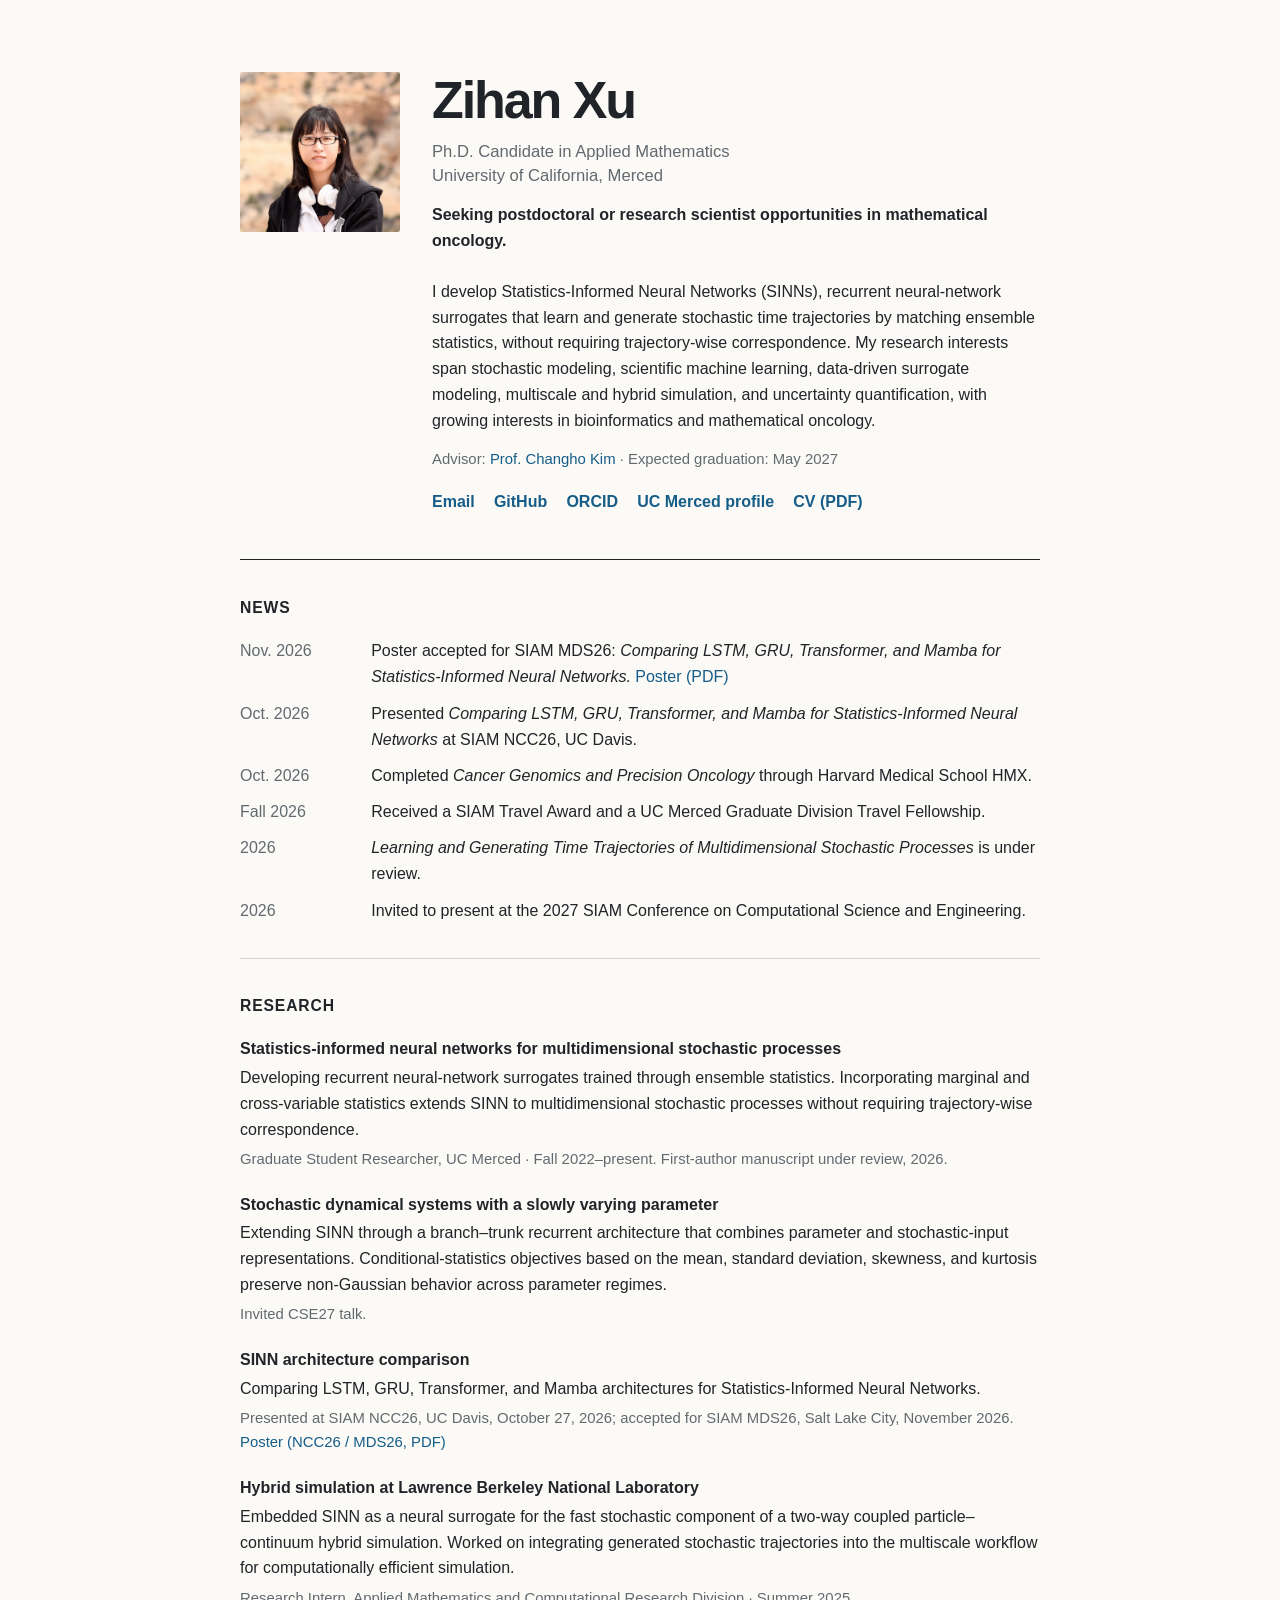
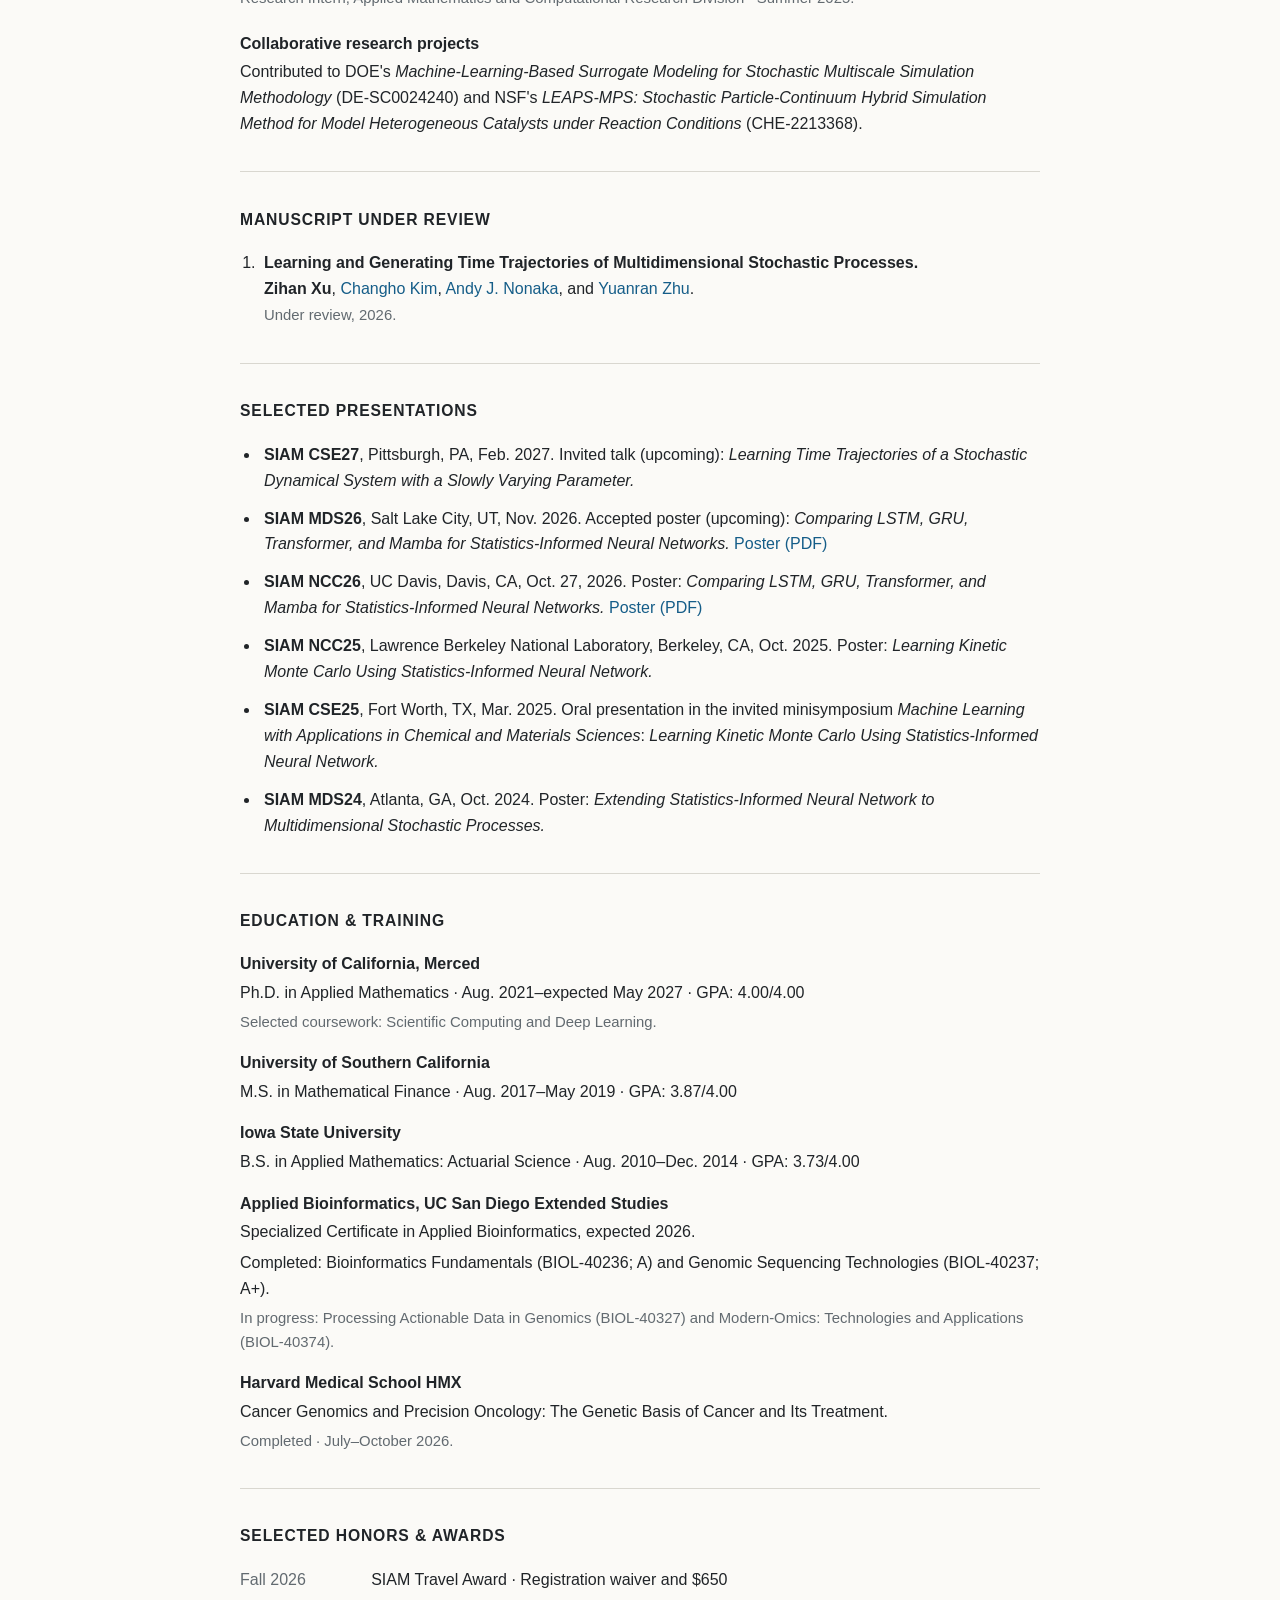
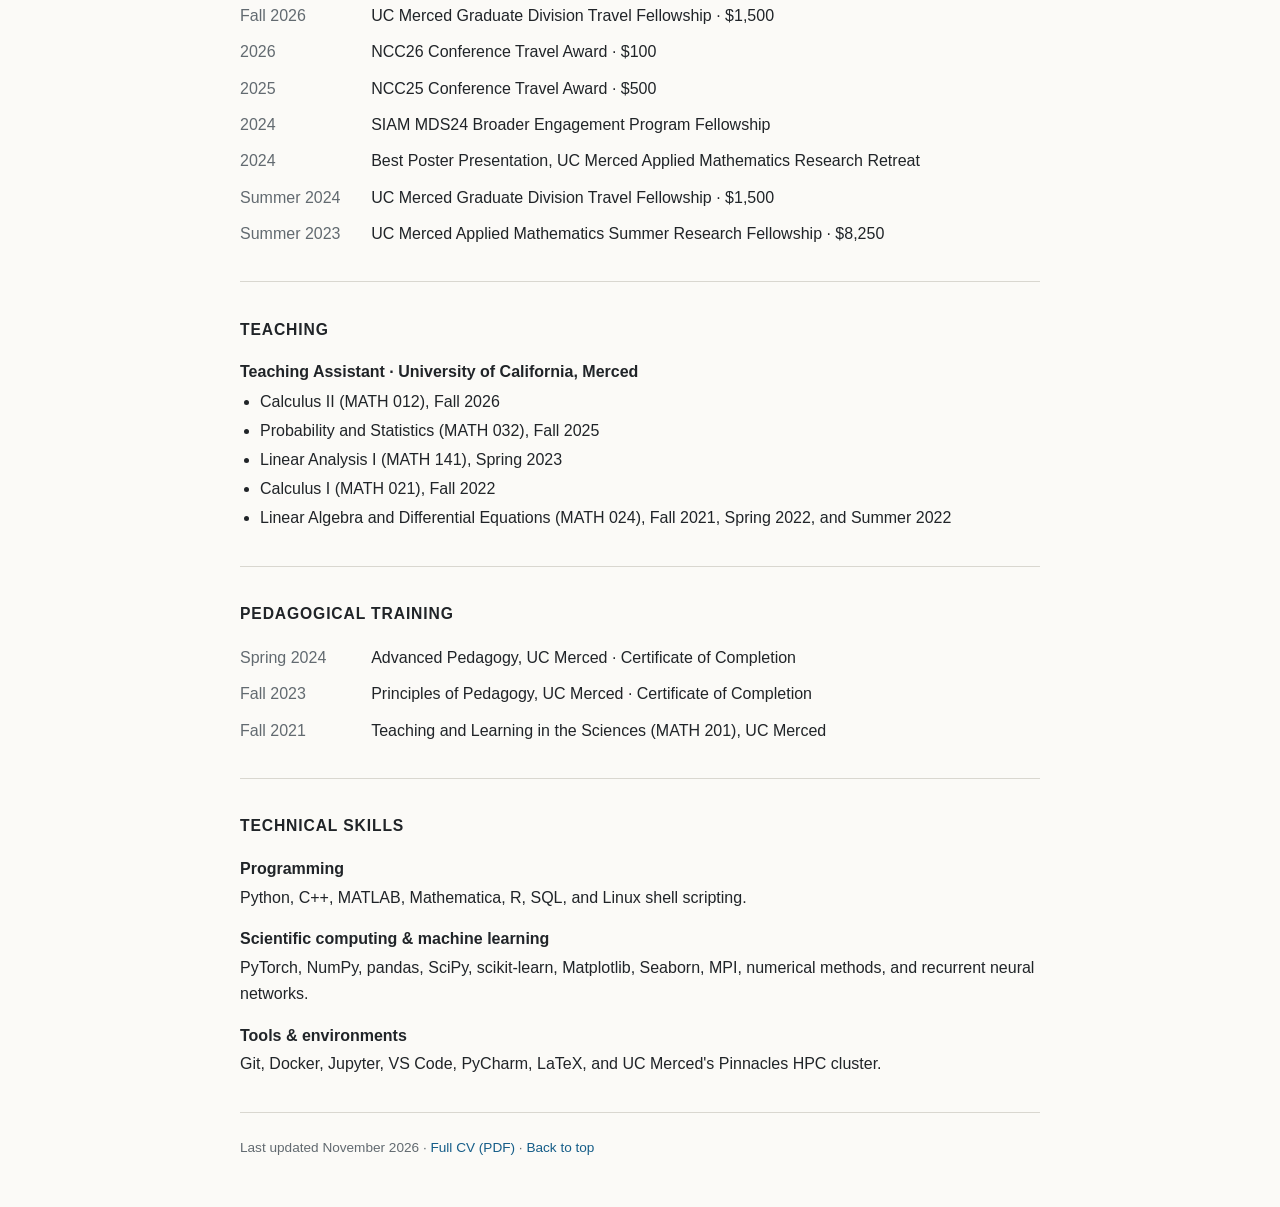
==== commit 922e9aaa: "Publish shared NCC26 and MDS26 SINN comparison poster" ====
--- a/index.html
+++ b/index.html
@@ -57,7 +57,7 @@
       <section aria-labelledby="news-heading">
         <h2 id="news-heading">News</h2>
         <ul class="dated-list">
-          <li><time datetime="2026-11">Nov. 2026</time><span>Poster accepted for SIAM MDS26: <em>Learning Time Trajectories of a Stochastic Dynamical System with a Slowly Varying Parameter.</em></span></li>
+          <li><time datetime="2026-11">Nov. 2026</time><span>Poster accepted for SIAM MDS26: <em>Comparing LSTM, GRU, Transformer, and Mamba for Statistics-Informed Neural Networks.</em> <a href="assets/SINN-backbone-comparison-poster.pdf">Poster (PDF)</a></span></li>
           <li><time datetime="2026-10-27">Oct. 2026</time><span>Presented <em>Comparing LSTM, GRU, Transformer, and Mamba for Statistics-Informed Neural Networks</em> at SIAM NCC26, UC Davis.</span></li>
           <li><time datetime="2026-10">Oct. 2026</time><span>Completed <em>Cancer Genomics and Precision Oncology</em> through Harvard Medical School HMX.</span></li>
           <li><time datetime="2026">Fall 2026</time><span>Received a SIAM Travel Award and a UC Merced Graduate Division Travel Fellowship.</span></li>
@@ -77,12 +77,12 @@
           <article>
             <h3>Stochastic dynamical systems with a slowly varying parameter</h3>
             <p>Extending SINN through a branch–trunk recurrent architecture that combines parameter and stochastic-input representations. Conditional-statistics objectives based on the mean, standard deviation, skewness, and kurtosis preserve non-Gaussian behavior across parameter regimes.</p>
-            <p class="note">Accepted MDS26 poster and invited CSE27 talk.</p>
+            <p class="note">Invited CSE27 talk.</p>
           </article>
           <article>
             <h3>SINN architecture comparison</h3>
             <p>Comparing LSTM, GRU, Transformer, and Mamba architectures for Statistics-Informed Neural Networks.</p>
-            <p class="note">Presented at SIAM NCC26, UC Davis, October 27, 2026.</p>
+            <p class="note">Presented at SIAM NCC26, UC Davis, October 27, 2026; accepted for SIAM MDS26, Salt Lake City, November 2026. <a href="assets/SINN-backbone-comparison-poster.pdf">Poster (NCC26 / MDS26, PDF)</a></p>
           </article>
           <article>
             <h3>Hybrid simulation at Lawrence Berkeley National Laboratory</h3>
@@ -111,8 +111,8 @@
         <h2 id="presentations-heading">Selected Presentations</h2>
         <ul class="presentation-list">
           <li><strong>SIAM CSE27</strong>, Pittsburgh, PA, Feb. 2027. Invited talk (upcoming): <em>Learning Time Trajectories of a Stochastic Dynamical System with a Slowly Varying Parameter.</em></li>
-          <li><strong>SIAM MDS26</strong>, Salt Lake City, UT, Nov. 2026. Accepted poster (upcoming): <em>Learning Time Trajectories of a Stochastic Dynamical System with a Slowly Varying Parameter.</em></li>
-          <li><strong>SIAM NCC26</strong>, UC Davis, Davis, CA, Oct. 27, 2026. Poster: <em>Comparing LSTM, GRU, Transformer, and Mamba for Statistics-Informed Neural Networks.</em></li>
+          <li><strong>SIAM MDS26</strong>, Salt Lake City, UT, Nov. 2026. Accepted poster (upcoming): <em>Comparing LSTM, GRU, Transformer, and Mamba for Statistics-Informed Neural Networks.</em> <a href="assets/SINN-backbone-comparison-poster.pdf">Poster (PDF)</a></li>
+          <li><strong>SIAM NCC26</strong>, UC Davis, Davis, CA, Oct. 27, 2026. Poster: <em>Comparing LSTM, GRU, Transformer, and Mamba for Statistics-Informed Neural Networks.</em> <a href="assets/SINN-backbone-comparison-poster.pdf">Poster (PDF)</a></li>
           <li><strong>SIAM NCC25</strong>, Lawrence Berkeley National Laboratory, Berkeley, CA, Oct. 2025. Poster: <em>Learning Kinetic Monte Carlo Using Statistics-Informed Neural Network.</em></li>
           <li><strong>SIAM CSE25</strong>, Fort Worth, TX, Mar. 2025. Oral presentation in the invited minisymposium <em>Machine Learning with Applications in Chemical and Materials Sciences</em>: <em>Learning Kinetic Monte Carlo Using Statistics-Informed Neural Network.</em></li>
           <li><strong>SIAM MDS24</strong>, Atlanta, GA, Oct. 2024. Poster: <em>Extending Statistics-Informed Neural Network to Multidimensional Stochastic Processes.</em></li>
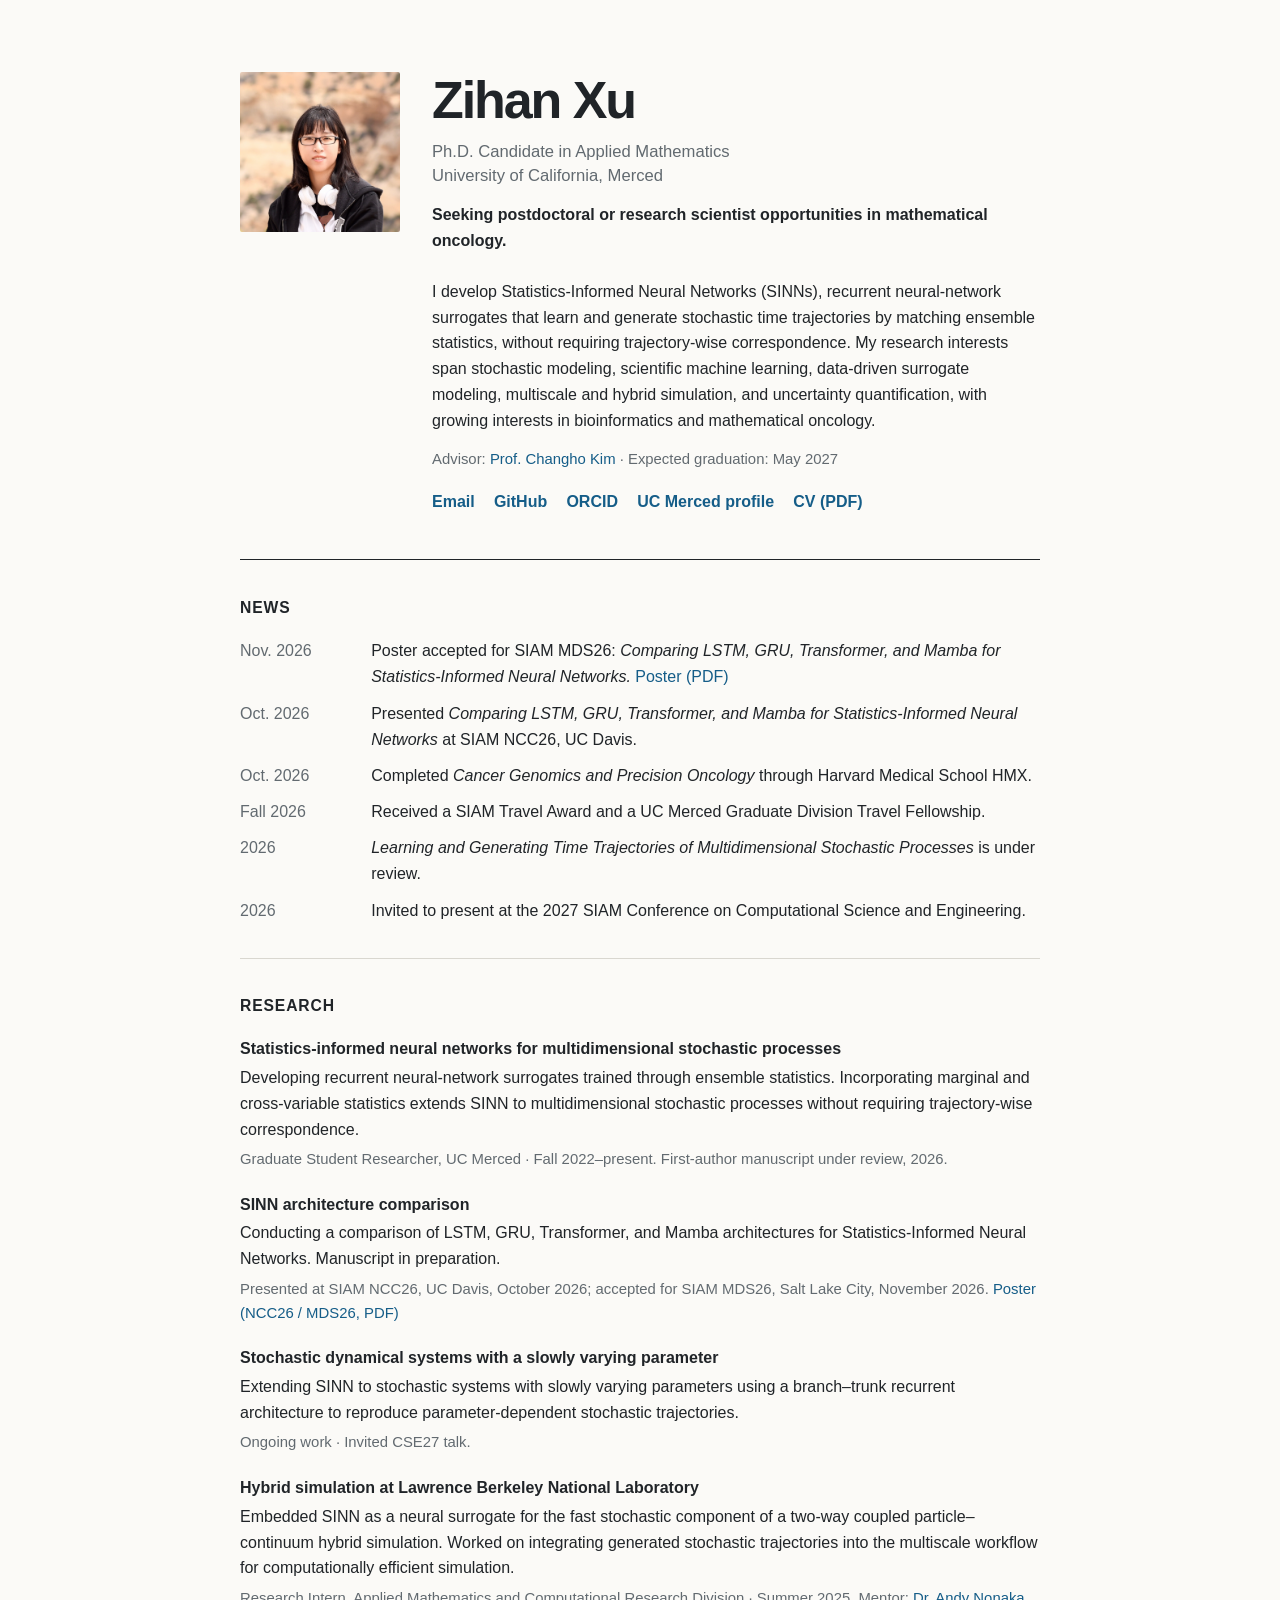
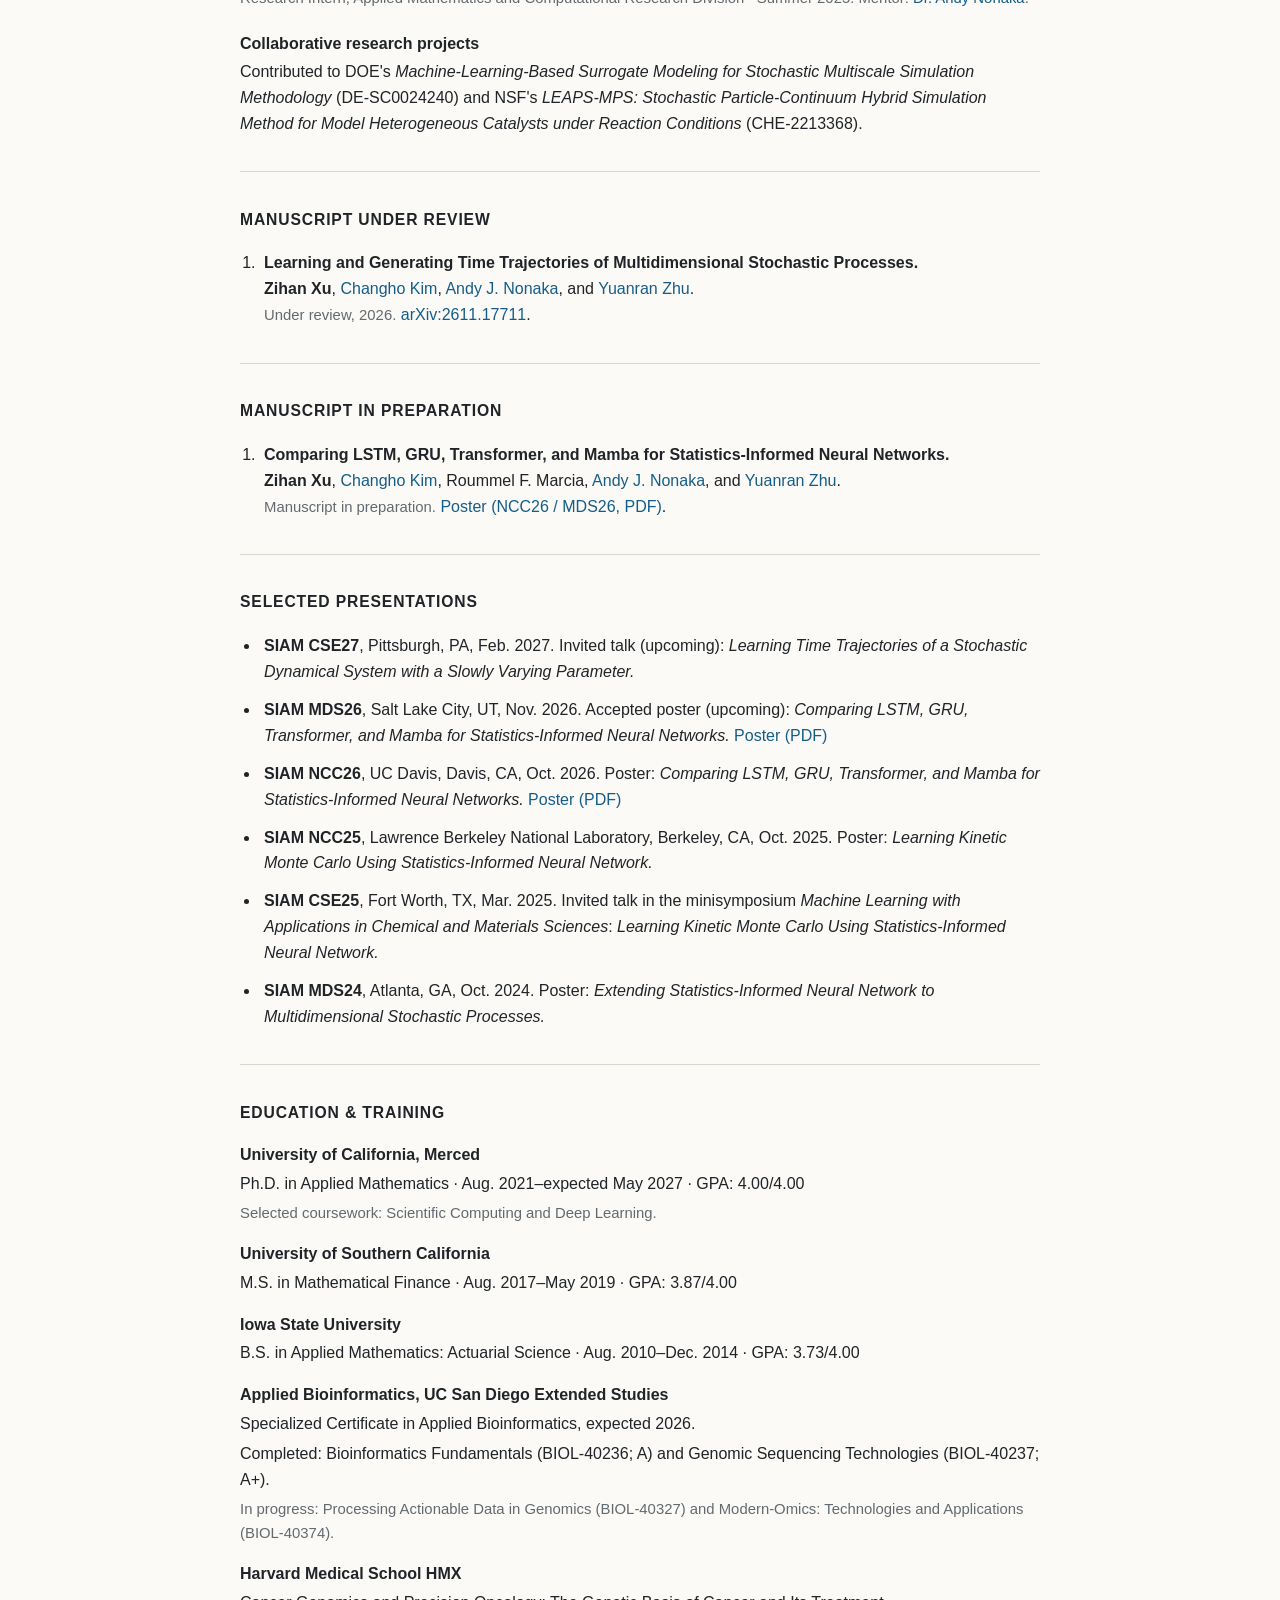
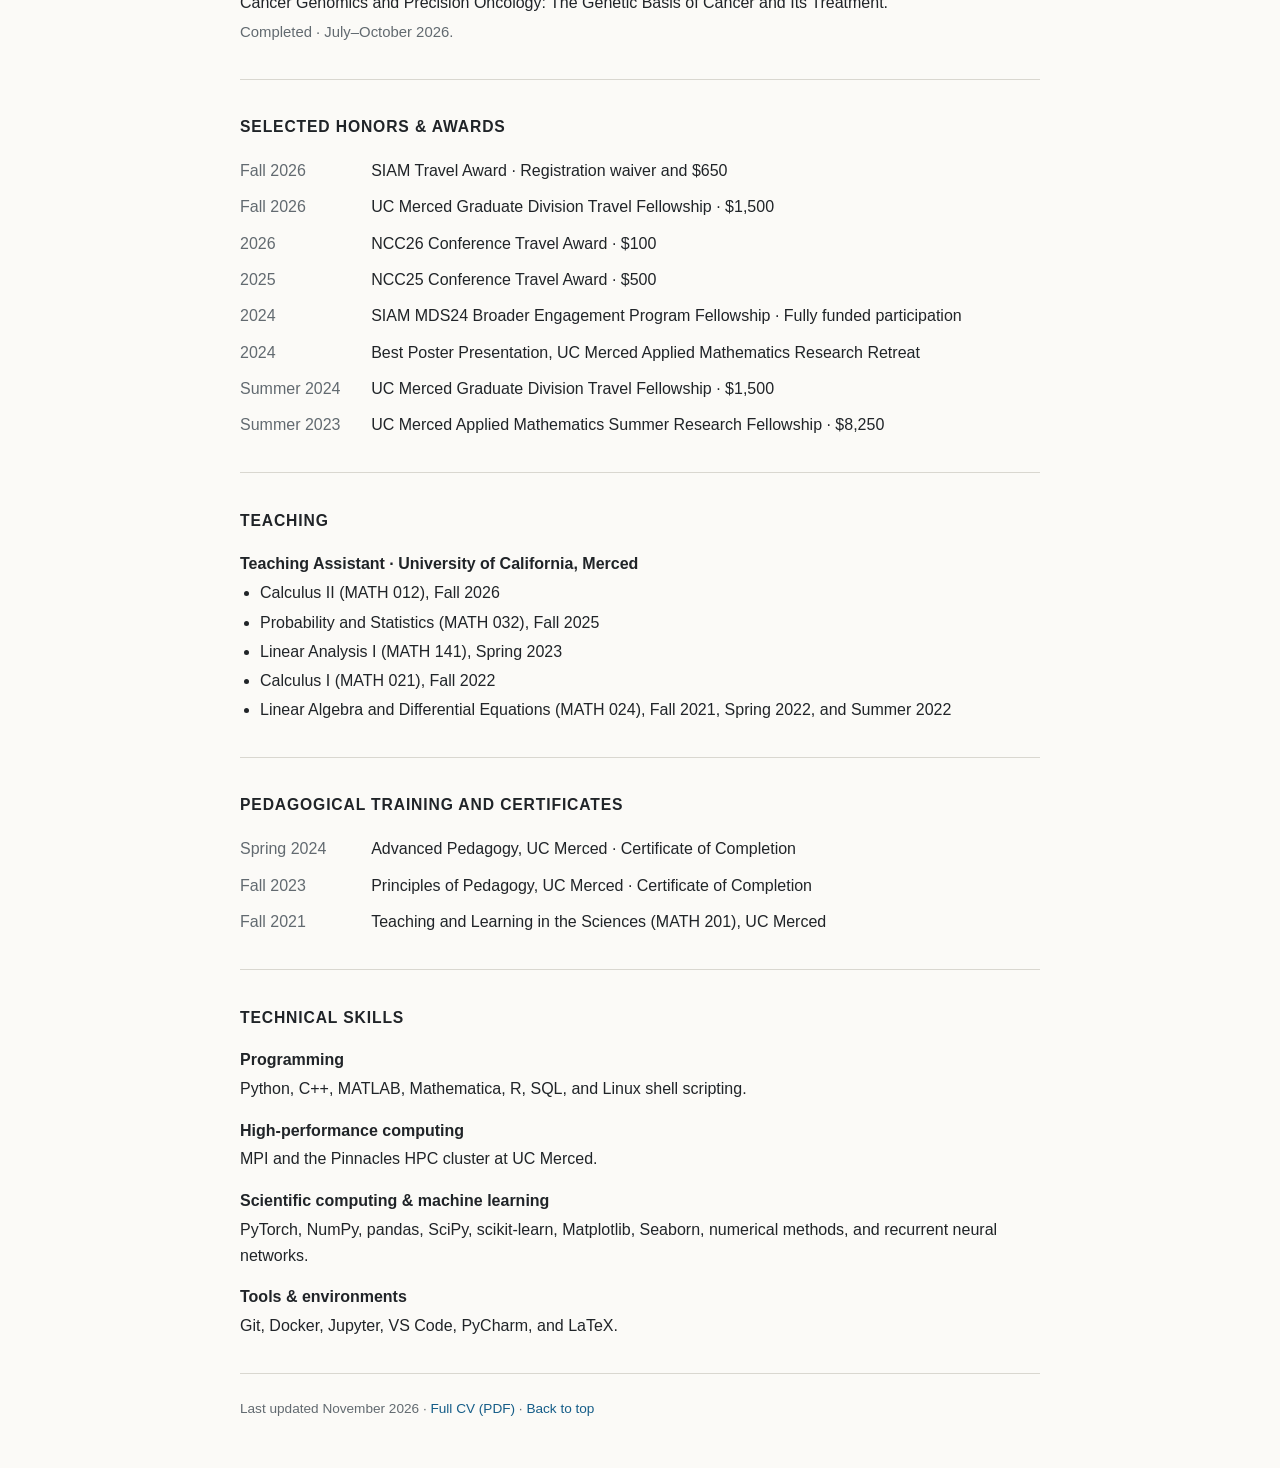
==== commit 4be9c6ea: "Sync homepage with revised CV and manuscript details" ====
--- a/index.html
+++ b/index.html
@@ -58,7 +58,7 @@
         <h2 id="news-heading">News</h2>
         <ul class="dated-list">
           <li><time datetime="2026-11">Nov. 2026</time><span>Poster accepted for SIAM MDS26: <em>Comparing LSTM, GRU, Transformer, and Mamba for Statistics-Informed Neural Networks.</em> <a href="assets/SINN-backbone-comparison-poster.pdf">Poster (PDF)</a></span></li>
-          <li><time datetime="2026-10-27">Oct. 2026</time><span>Presented <em>Comparing LSTM, GRU, Transformer, and Mamba for Statistics-Informed Neural Networks</em> at SIAM NCC26, UC Davis.</span></li>
+          <li><time datetime="2026-10">Oct. 2026</time><span>Presented <em>Comparing LSTM, GRU, Transformer, and Mamba for Statistics-Informed Neural Networks</em> at SIAM NCC26, UC Davis.</span></li>
           <li><time datetime="2026-10">Oct. 2026</time><span>Completed <em>Cancer Genomics and Precision Oncology</em> through Harvard Medical School HMX.</span></li>
           <li><time datetime="2026">Fall 2026</time><span>Received a SIAM Travel Award and a UC Merced Graduate Division Travel Fellowship.</span></li>
           <li><time datetime="2026">2026</time><span><em>Learning and Generating Time Trajectories of Multidimensional Stochastic Processes</em> is under review.</span></li>
@@ -75,19 +75,19 @@
             <p class="note">Graduate Student Researcher, UC Merced &middot; Fall 2022–present. First-author manuscript under review, 2026.</p>
           </article>
           <article>
+            <h3>SINN architecture comparison</h3>
+            <p>Conducting a comparison of LSTM, GRU, Transformer, and Mamba architectures for Statistics-Informed Neural Networks. Manuscript in preparation.</p>
+            <p class="note">Presented at SIAM NCC26, UC Davis, October 2026; accepted for SIAM MDS26, Salt Lake City, November 2026. <a href="assets/SINN-backbone-comparison-poster.pdf">Poster (NCC26 / MDS26, PDF)</a></p>
+          </article>
+          <article>
             <h3>Stochastic dynamical systems with a slowly varying parameter</h3>
-            <p>Extending SINN through a branch–trunk recurrent architecture that combines parameter and stochastic-input representations. Conditional-statistics objectives based on the mean, standard deviation, skewness, and kurtosis preserve non-Gaussian behavior across parameter regimes.</p>
-            <p class="note">Invited CSE27 talk.</p>
-          </article>
-          <article>
-            <h3>SINN architecture comparison</h3>
-            <p>Comparing LSTM, GRU, Transformer, and Mamba architectures for Statistics-Informed Neural Networks.</p>
-            <p class="note">Presented at SIAM NCC26, UC Davis, October 27, 2026; accepted for SIAM MDS26, Salt Lake City, November 2026. <a href="assets/SINN-backbone-comparison-poster.pdf">Poster (NCC26 / MDS26, PDF)</a></p>
+            <p>Extending SINN to stochastic systems with slowly varying parameters using a branch–trunk recurrent architecture to reproduce parameter-dependent stochastic trajectories.</p>
+            <p class="note">Ongoing work &middot; Invited CSE27 talk.</p>
           </article>
           <article>
             <h3>Hybrid simulation at Lawrence Berkeley National Laboratory</h3>
             <p>Embedded SINN as a neural surrogate for the fast stochastic component of a two-way coupled particle–continuum hybrid simulation. Worked on integrating generated stochastic trajectories into the multiscale workflow for computationally efficient simulation.</p>
-            <p class="note">Research Intern, Applied Mathematics and Computational Research Division &middot; Summer 2025.</p>
+            <p class="note">Research Intern, Applied Mathematics and Computational Research Division &middot; Summer 2025. Mentor: <a href="https://ccse.lbl.gov/people/nonaka/index.html">Dr. Andy Nonaka</a>.</p>
           </article>
           <article>
             <h3>Collaborative research projects</h3>
@@ -102,7 +102,18 @@
           <li>
             <strong>Learning and Generating Time Trajectories of Multidimensional Stochastic Processes.</strong><br>
             <strong>Zihan Xu</strong>, <a href="https://sites.ucmerced.edu/ckim103/">Changho Kim</a>, <a href="https://ccse.lbl.gov/people/nonaka/index.html">Andy J. Nonaka</a>, and <a href="https://profiles.lbl.gov/148958-yuanran-zhu">Yuanran Zhu</a>.<br>
-            <span class="note">Under review, 2026.</span>
+            <span class="note">Under review, 2026.</span> <a href="https://arxiv.org/abs/2611.17711">arXiv:2611.17711</a>.
+          </li>
+        </ol>
+      </section>
+
+      <section aria-labelledby="preparation-heading">
+        <h2 id="preparation-heading">Manuscript in Preparation</h2>
+        <ol class="publication-list">
+          <li>
+            <strong>Comparing LSTM, GRU, Transformer, and Mamba for Statistics-Informed Neural Networks.</strong><br>
+            <strong>Zihan Xu</strong>, <a href="https://sites.ucmerced.edu/ckim103/">Changho Kim</a>, Roummel F. Marcia, <a href="https://ccse.lbl.gov/people/nonaka/index.html">Andy J. Nonaka</a>, and <a href="https://profiles.lbl.gov/148958-yuanran-zhu">Yuanran Zhu</a>.<br>
+            <span class="note">Manuscript in preparation.</span> <a href="assets/SINN-backbone-comparison-poster.pdf">Poster (NCC26 / MDS26, PDF)</a>.
           </li>
         </ol>
       </section>
@@ -112,9 +123,9 @@
         <ul class="presentation-list">
           <li><strong>SIAM CSE27</strong>, Pittsburgh, PA, Feb. 2027. Invited talk (upcoming): <em>Learning Time Trajectories of a Stochastic Dynamical System with a Slowly Varying Parameter.</em></li>
           <li><strong>SIAM MDS26</strong>, Salt Lake City, UT, Nov. 2026. Accepted poster (upcoming): <em>Comparing LSTM, GRU, Transformer, and Mamba for Statistics-Informed Neural Networks.</em> <a href="assets/SINN-backbone-comparison-poster.pdf">Poster (PDF)</a></li>
-          <li><strong>SIAM NCC26</strong>, UC Davis, Davis, CA, Oct. 27, 2026. Poster: <em>Comparing LSTM, GRU, Transformer, and Mamba for Statistics-Informed Neural Networks.</em> <a href="assets/SINN-backbone-comparison-poster.pdf">Poster (PDF)</a></li>
+          <li><strong>SIAM NCC26</strong>, UC Davis, Davis, CA, Oct. 2026. Poster: <em>Comparing LSTM, GRU, Transformer, and Mamba for Statistics-Informed Neural Networks.</em> <a href="assets/SINN-backbone-comparison-poster.pdf">Poster (PDF)</a></li>
           <li><strong>SIAM NCC25</strong>, Lawrence Berkeley National Laboratory, Berkeley, CA, Oct. 2025. Poster: <em>Learning Kinetic Monte Carlo Using Statistics-Informed Neural Network.</em></li>
-          <li><strong>SIAM CSE25</strong>, Fort Worth, TX, Mar. 2025. Oral presentation in the invited minisymposium <em>Machine Learning with Applications in Chemical and Materials Sciences</em>: <em>Learning Kinetic Monte Carlo Using Statistics-Informed Neural Network.</em></li>
+          <li><strong>SIAM CSE25</strong>, Fort Worth, TX, Mar. 2025. Invited talk in the minisymposium <em>Machine Learning with Applications in Chemical and Materials Sciences</em>: <em>Learning Kinetic Monte Carlo Using Statistics-Informed Neural Network.</em></li>
           <li><strong>SIAM MDS24</strong>, Atlanta, GA, Oct. 2024. Poster: <em>Extending Statistics-Informed Neural Network to Multidimensional Stochastic Processes.</em></li>
         </ul>
       </section>
@@ -156,7 +167,7 @@
           <li><time datetime="2026">Fall 2026</time><span>UC Merced Graduate Division Travel Fellowship &middot; $1,500</span></li>
           <li><time datetime="2026">2026</time><span>NCC26 Conference Travel Award &middot; $100</span></li>
           <li><time datetime="2025">2025</time><span>NCC25 Conference Travel Award &middot; $500</span></li>
-          <li><time datetime="2024">2024</time><span>SIAM MDS24 Broader Engagement Program Fellowship</span></li>
+          <li><time datetime="2024">2024</time><span>SIAM MDS24 Broader Engagement Program Fellowship &middot; Fully funded participation</span></li>
           <li><time datetime="2024">2024</time><span>Best Poster Presentation, UC Merced Applied Mathematics Research Retreat</span></li>
           <li><time datetime="2024">Summer 2024</time><span>UC Merced Graduate Division Travel Fellowship &middot; $1,500</span></li>
           <li><time datetime="2023">Summer 2023</time><span>UC Merced Applied Mathematics Summer Research Fellowship &middot; $8,250</span></li>
@@ -180,7 +191,7 @@
       </section>
 
       <section aria-labelledby="pedagogy-heading">
-        <h2 id="pedagogy-heading">Pedagogical Training</h2>
+        <h2 id="pedagogy-heading">Pedagogical Training and Certificates</h2>
         <ul class="dated-list">
           <li><time datetime="2024">Spring 2024</time><span>Advanced Pedagogy, UC Merced &middot; Certificate of Completion</span></li>
           <li><time datetime="2023">Fall 2023</time><span>Principles of Pedagogy, UC Merced &middot; Certificate of Completion</span></li>
@@ -196,12 +207,16 @@
             <p>Python, C++, MATLAB, Mathematica, R, SQL, and Linux shell scripting.</p>
           </article>
           <article>
+            <h3>High-performance computing</h3>
+            <p>MPI and the Pinnacles HPC cluster at UC Merced.</p>
+          </article>
+          <article>
             <h3>Scientific computing &amp; machine learning</h3>
-            <p>PyTorch, NumPy, pandas, SciPy, scikit-learn, Matplotlib, Seaborn, MPI, numerical methods, and recurrent neural networks.</p>
+            <p>PyTorch, NumPy, pandas, SciPy, scikit-learn, Matplotlib, Seaborn, numerical methods, and recurrent neural networks.</p>
           </article>
           <article>
             <h3>Tools &amp; environments</h3>
-            <p>Git, Docker, Jupyter, VS Code, PyCharm, LaTeX, and UC Merced's Pinnacles HPC cluster.</p>
+            <p>Git, Docker, Jupyter, VS Code, PyCharm, and LaTeX.</p>
           </article>
         </div>
       </section>
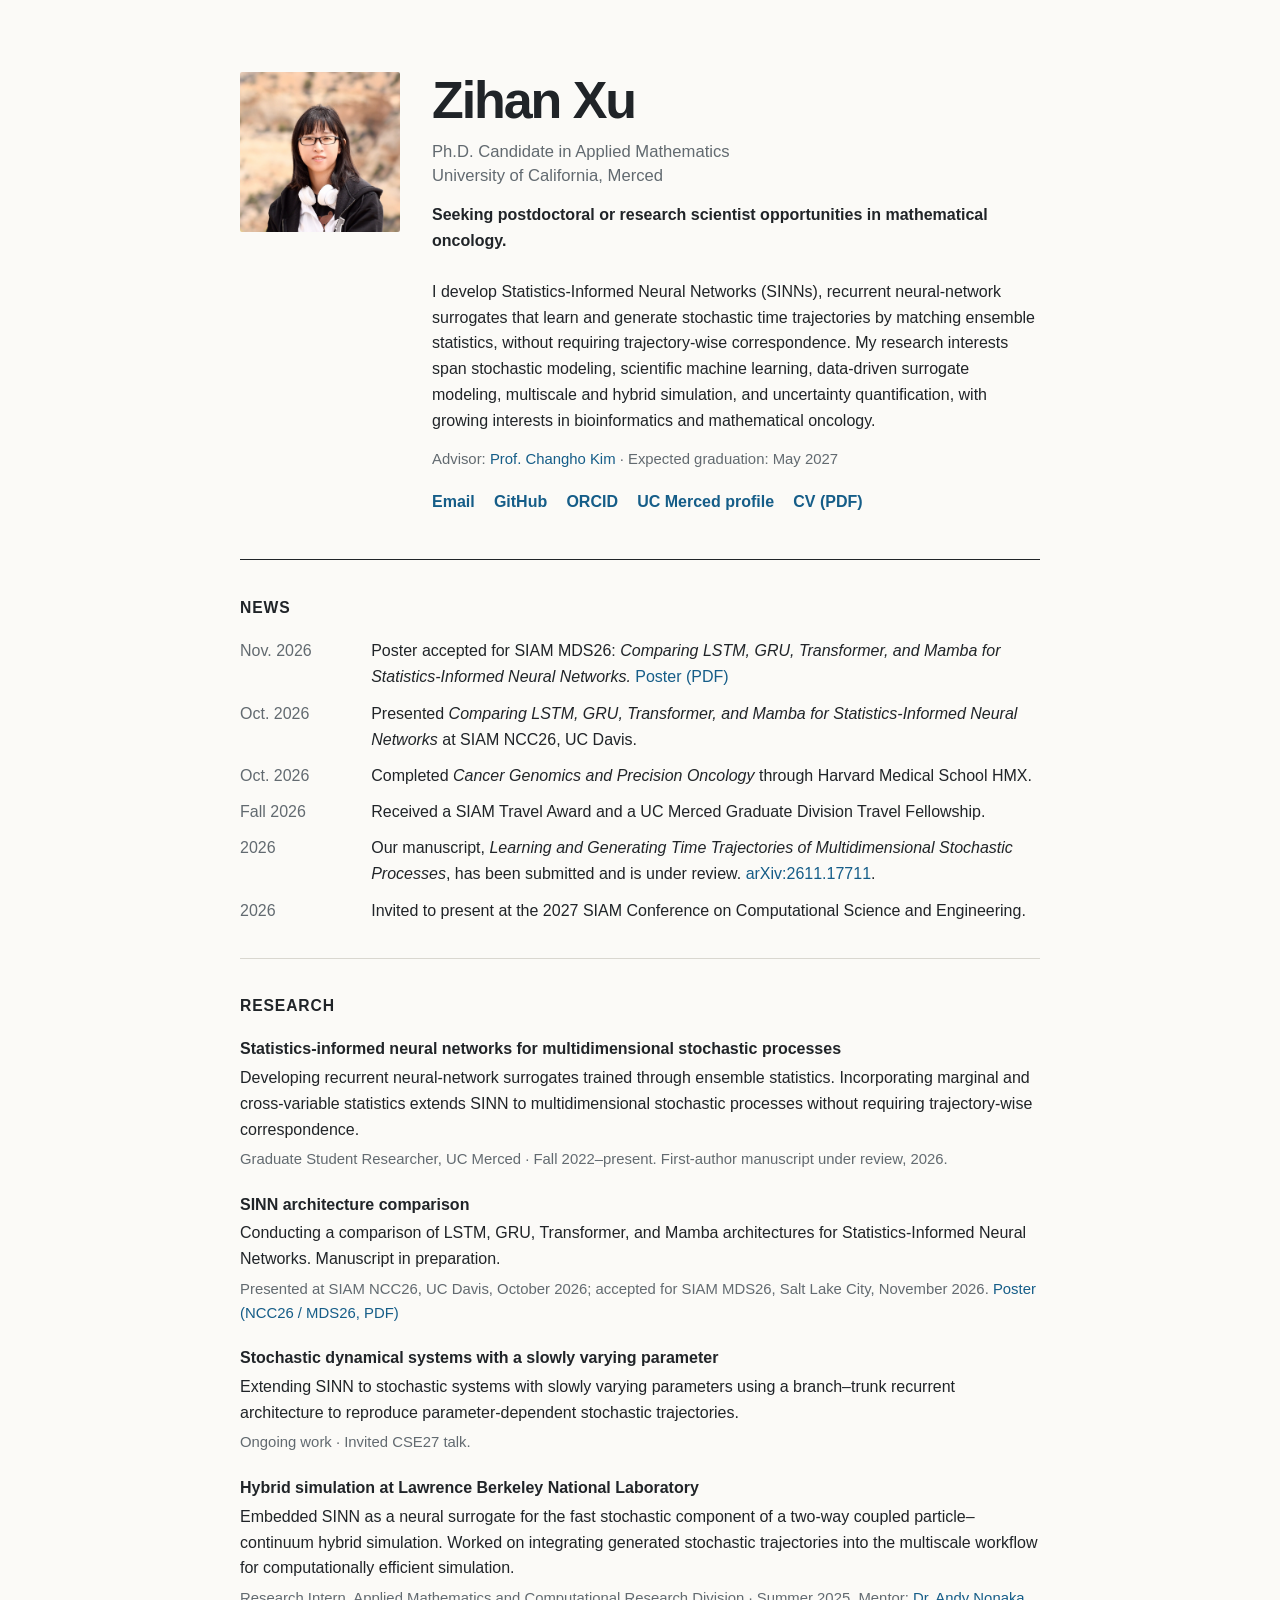
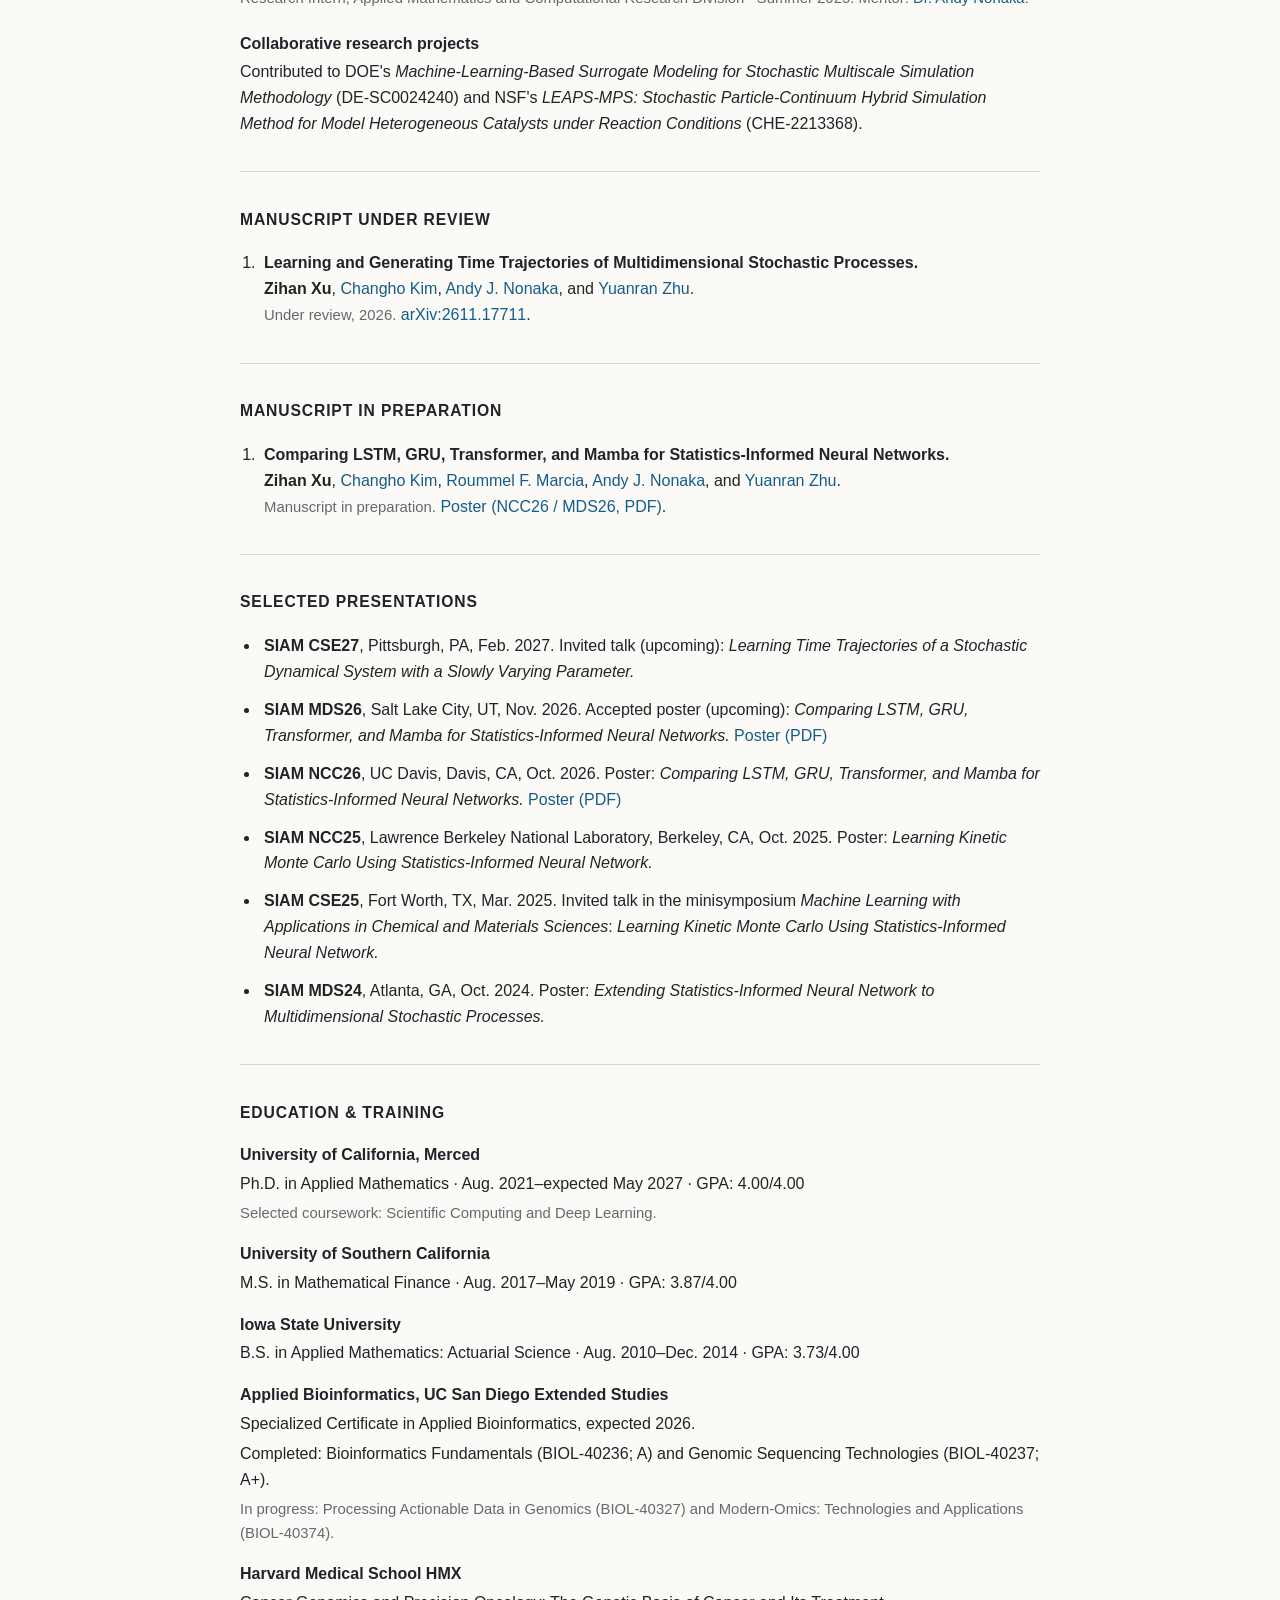
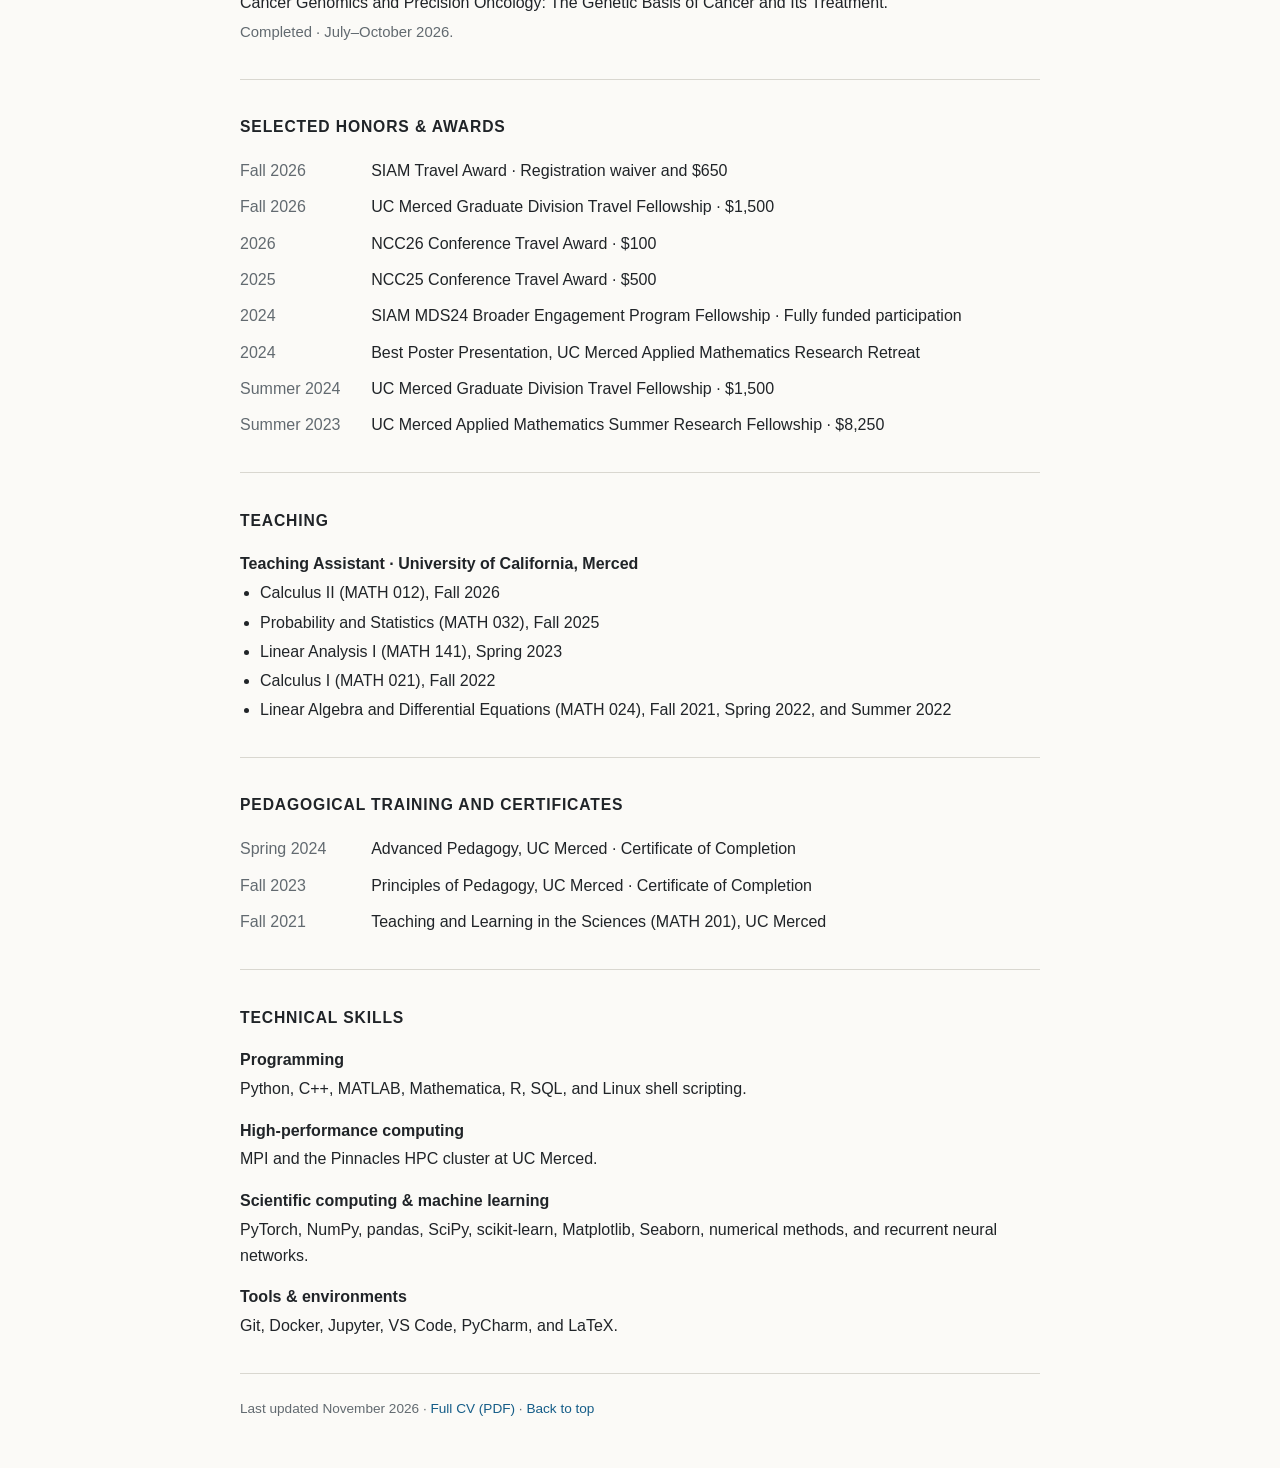
==== commit 71a2126c: "Add manuscript submission news and Roummel Marcia profile link" ====
--- a/index.html
+++ b/index.html
@@ -61,7 +61,7 @@
           <li><time datetime="2026-10">Oct. 2026</time><span>Presented <em>Comparing LSTM, GRU, Transformer, and Mamba for Statistics-Informed Neural Networks</em> at SIAM NCC26, UC Davis.</span></li>
           <li><time datetime="2026-10">Oct. 2026</time><span>Completed <em>Cancer Genomics and Precision Oncology</em> through Harvard Medical School HMX.</span></li>
           <li><time datetime="2026">Fall 2026</time><span>Received a SIAM Travel Award and a UC Merced Graduate Division Travel Fellowship.</span></li>
-          <li><time datetime="2026">2026</time><span><em>Learning and Generating Time Trajectories of Multidimensional Stochastic Processes</em> is under review.</span></li>
+          <li><time datetime="2026">2026</time><span>Our manuscript, <em>Learning and Generating Time Trajectories of Multidimensional Stochastic Processes</em>, has been submitted and is under review. <a href="https://arxiv.org/abs/2611.17711">arXiv:2611.17711</a>.</span></li>
           <li><time datetime="2026">2026</time><span>Invited to present at the 2027 SIAM Conference on Computational Science and Engineering.</span></li>
         </ul>
       </section>
@@ -112,7 +112,7 @@
         <ol class="publication-list">
           <li>
             <strong>Comparing LSTM, GRU, Transformer, and Mamba for Statistics-Informed Neural Networks.</strong><br>
-            <strong>Zihan Xu</strong>, <a href="https://sites.ucmerced.edu/ckim103/">Changho Kim</a>, Roummel F. Marcia, <a href="https://ccse.lbl.gov/people/nonaka/index.html">Andy J. Nonaka</a>, and <a href="https://profiles.lbl.gov/148958-yuanran-zhu">Yuanran Zhu</a>.<br>
+            <strong>Zihan Xu</strong>, <a href="https://sites.ucmerced.edu/ckim103/">Changho Kim</a>, <a href="https://faculty.ucmerced.edu/rmarcia/">Roummel F. Marcia</a>, <a href="https://ccse.lbl.gov/people/nonaka/index.html">Andy J. Nonaka</a>, and <a href="https://profiles.lbl.gov/148958-yuanran-zhu">Yuanran Zhu</a>.<br>
             <span class="note">Manuscript in preparation.</span> <a href="assets/SINN-backbone-comparison-poster.pdf">Poster (NCC26 / MDS26, PDF)</a>.
           </li>
         </ol>
